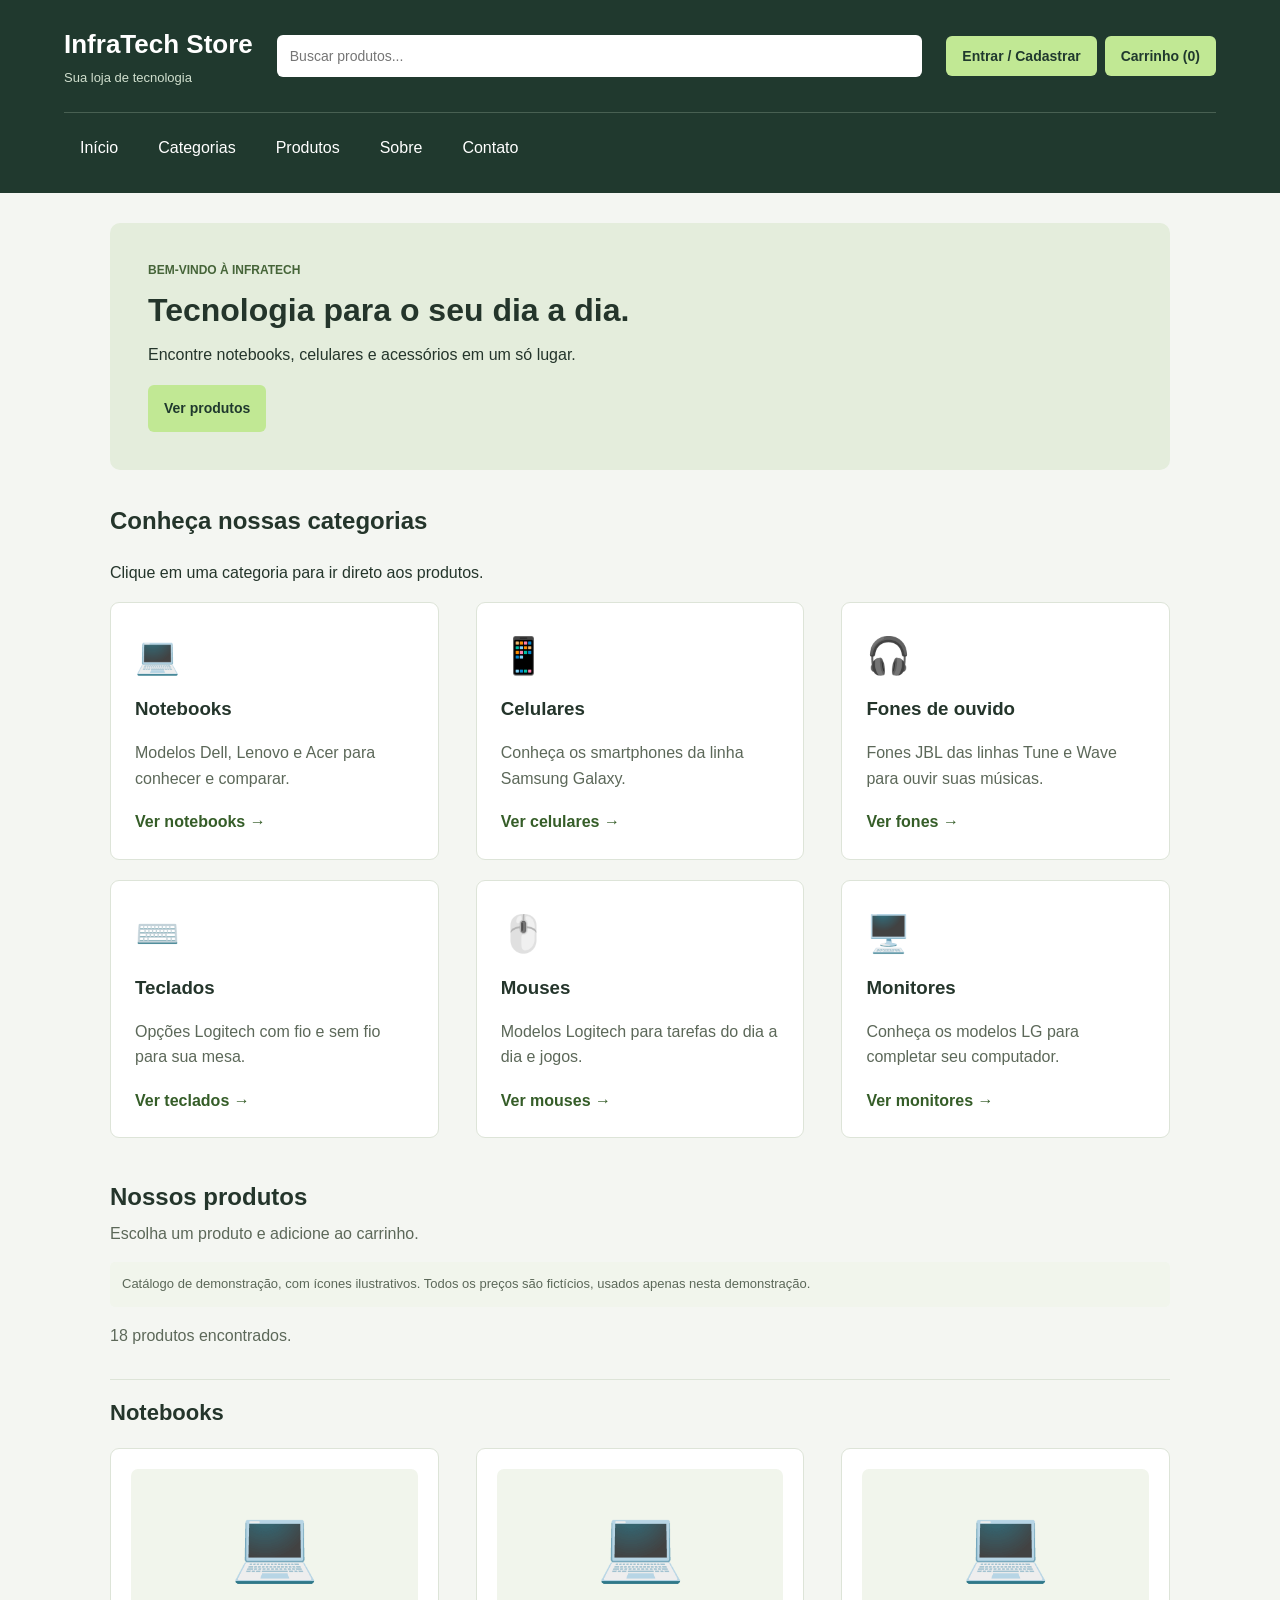
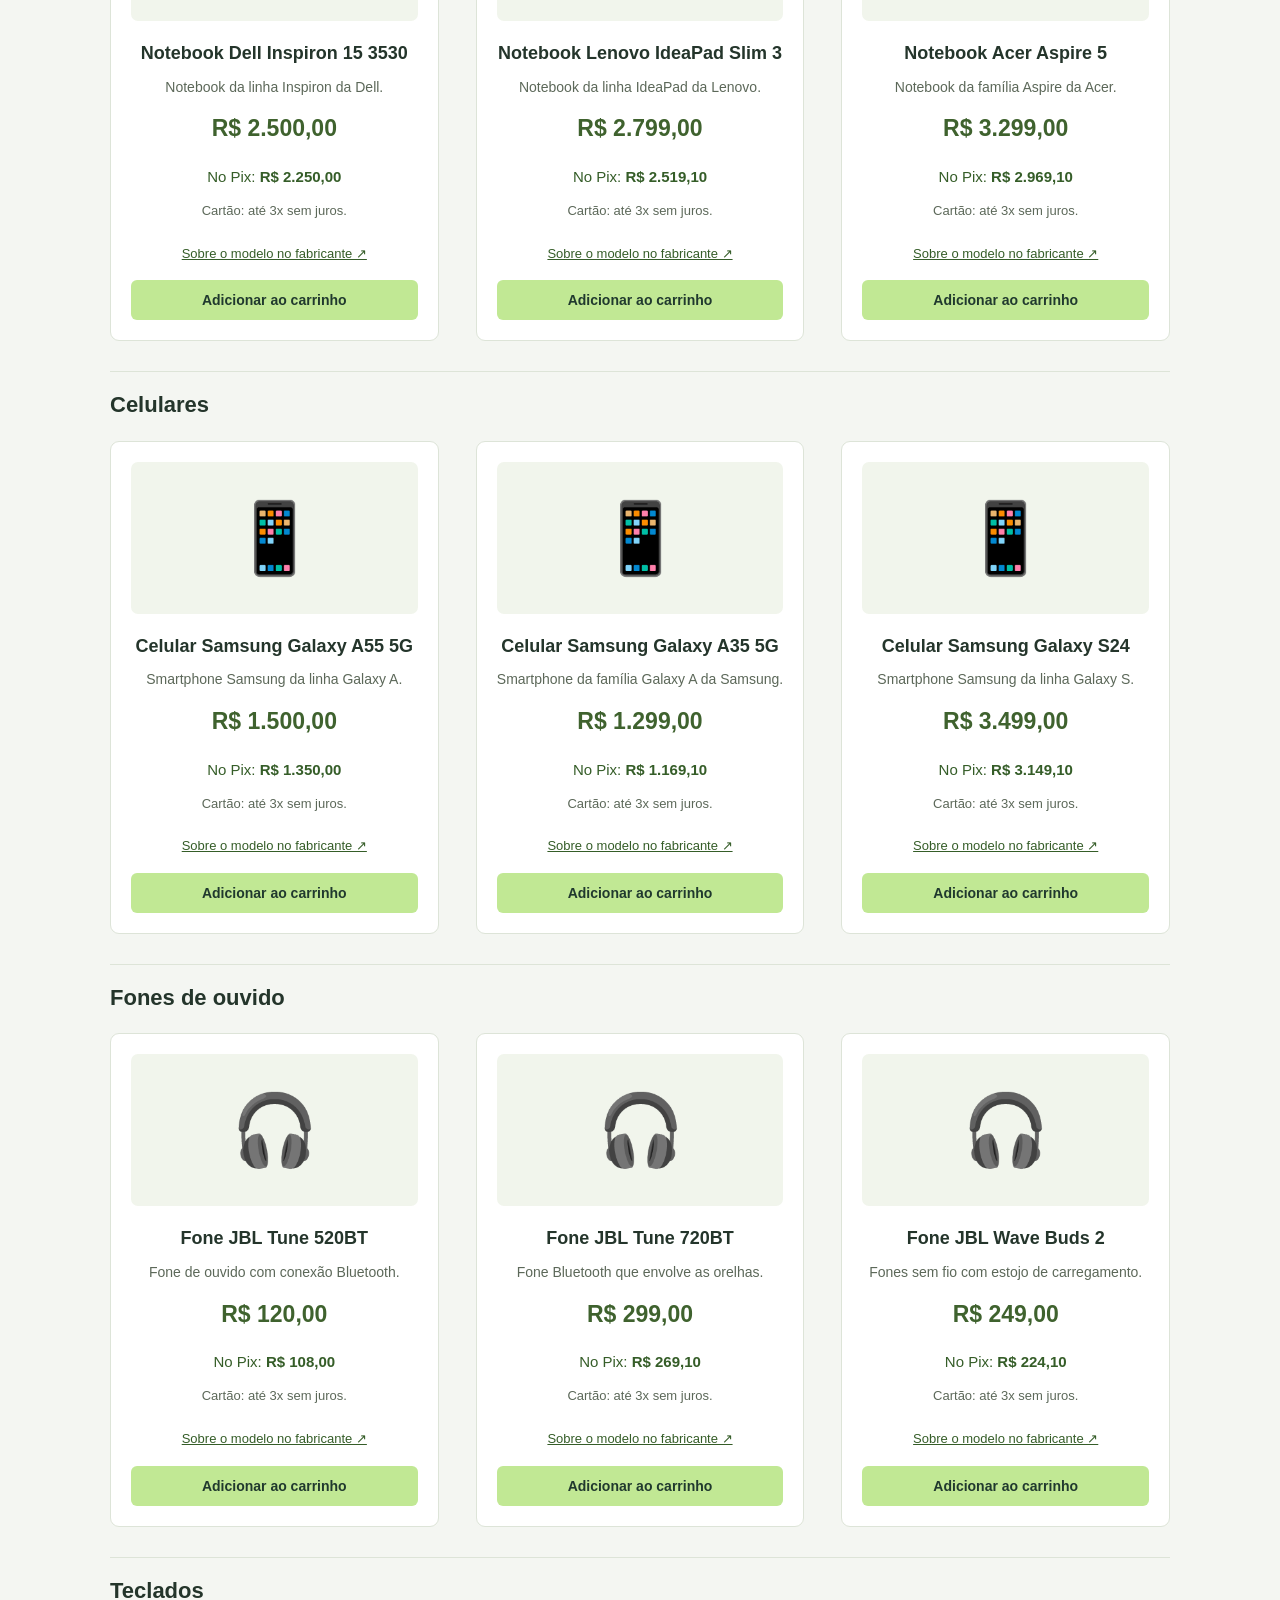
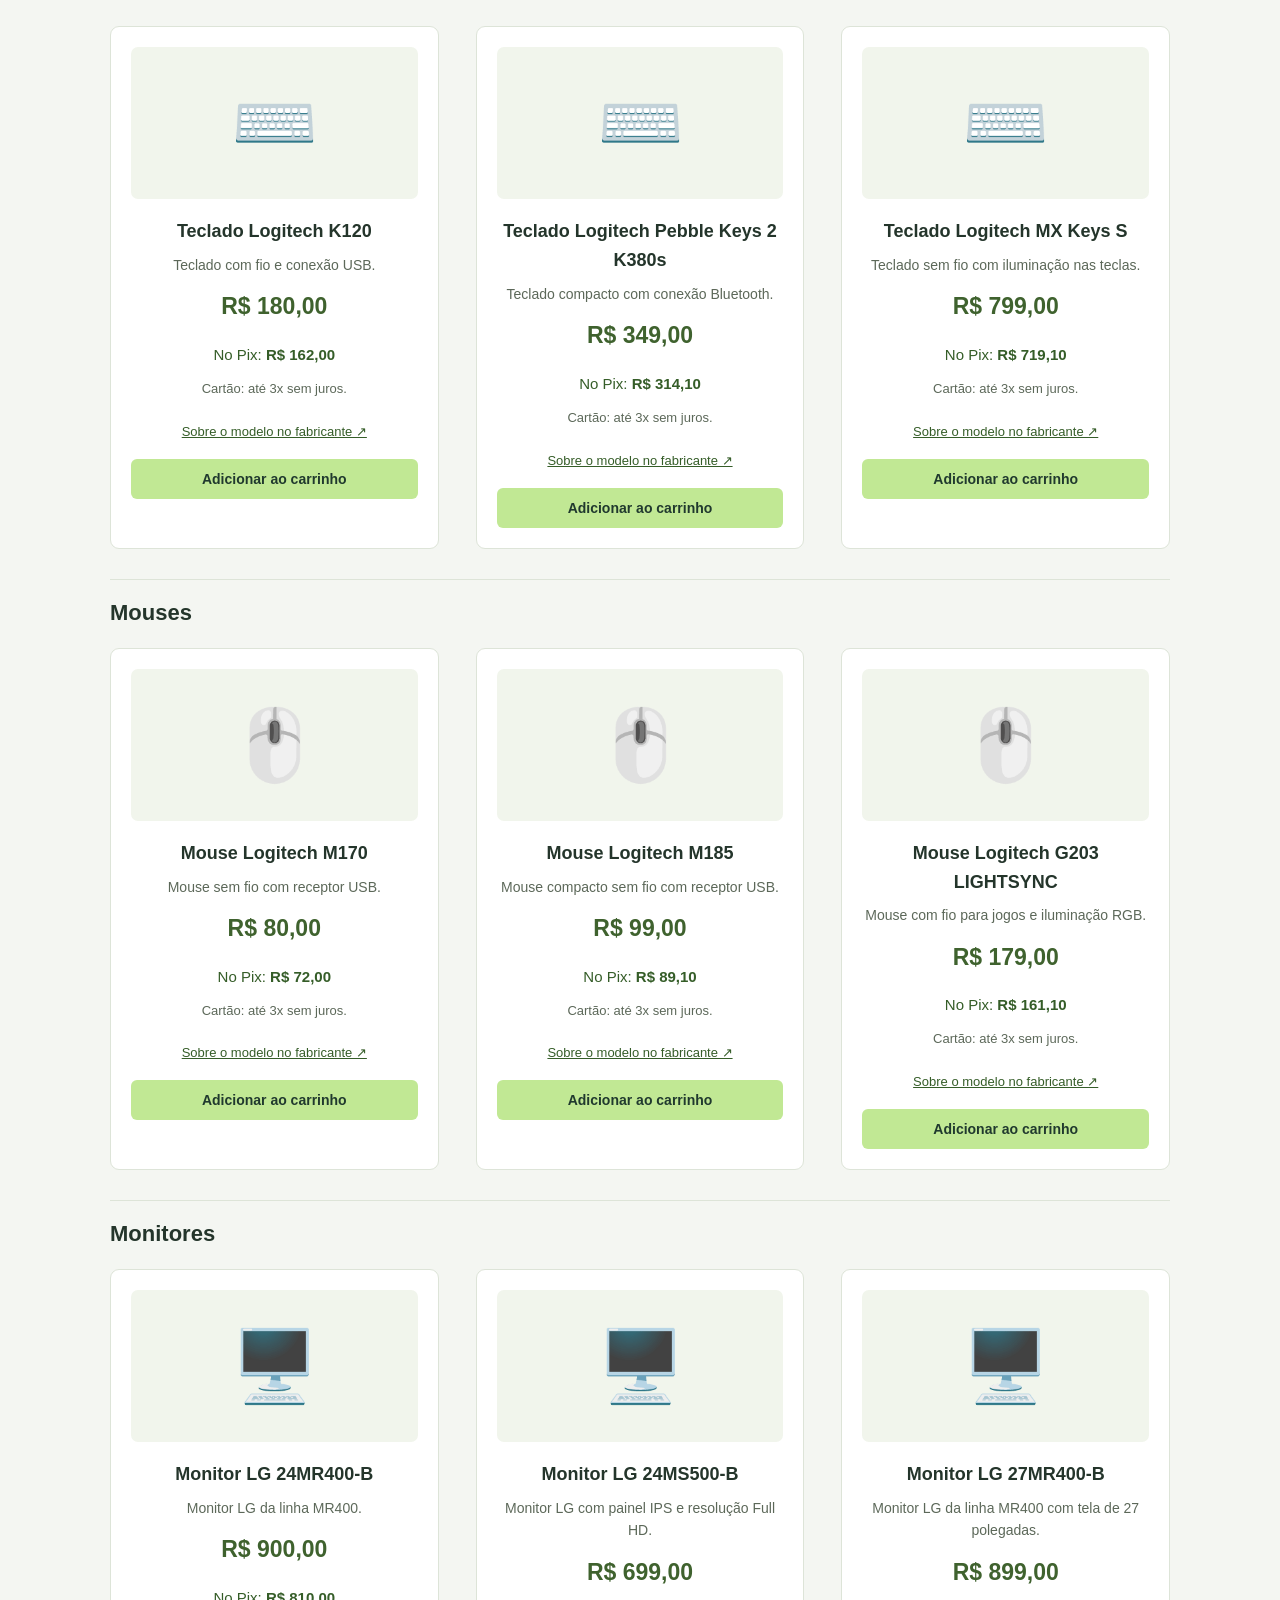
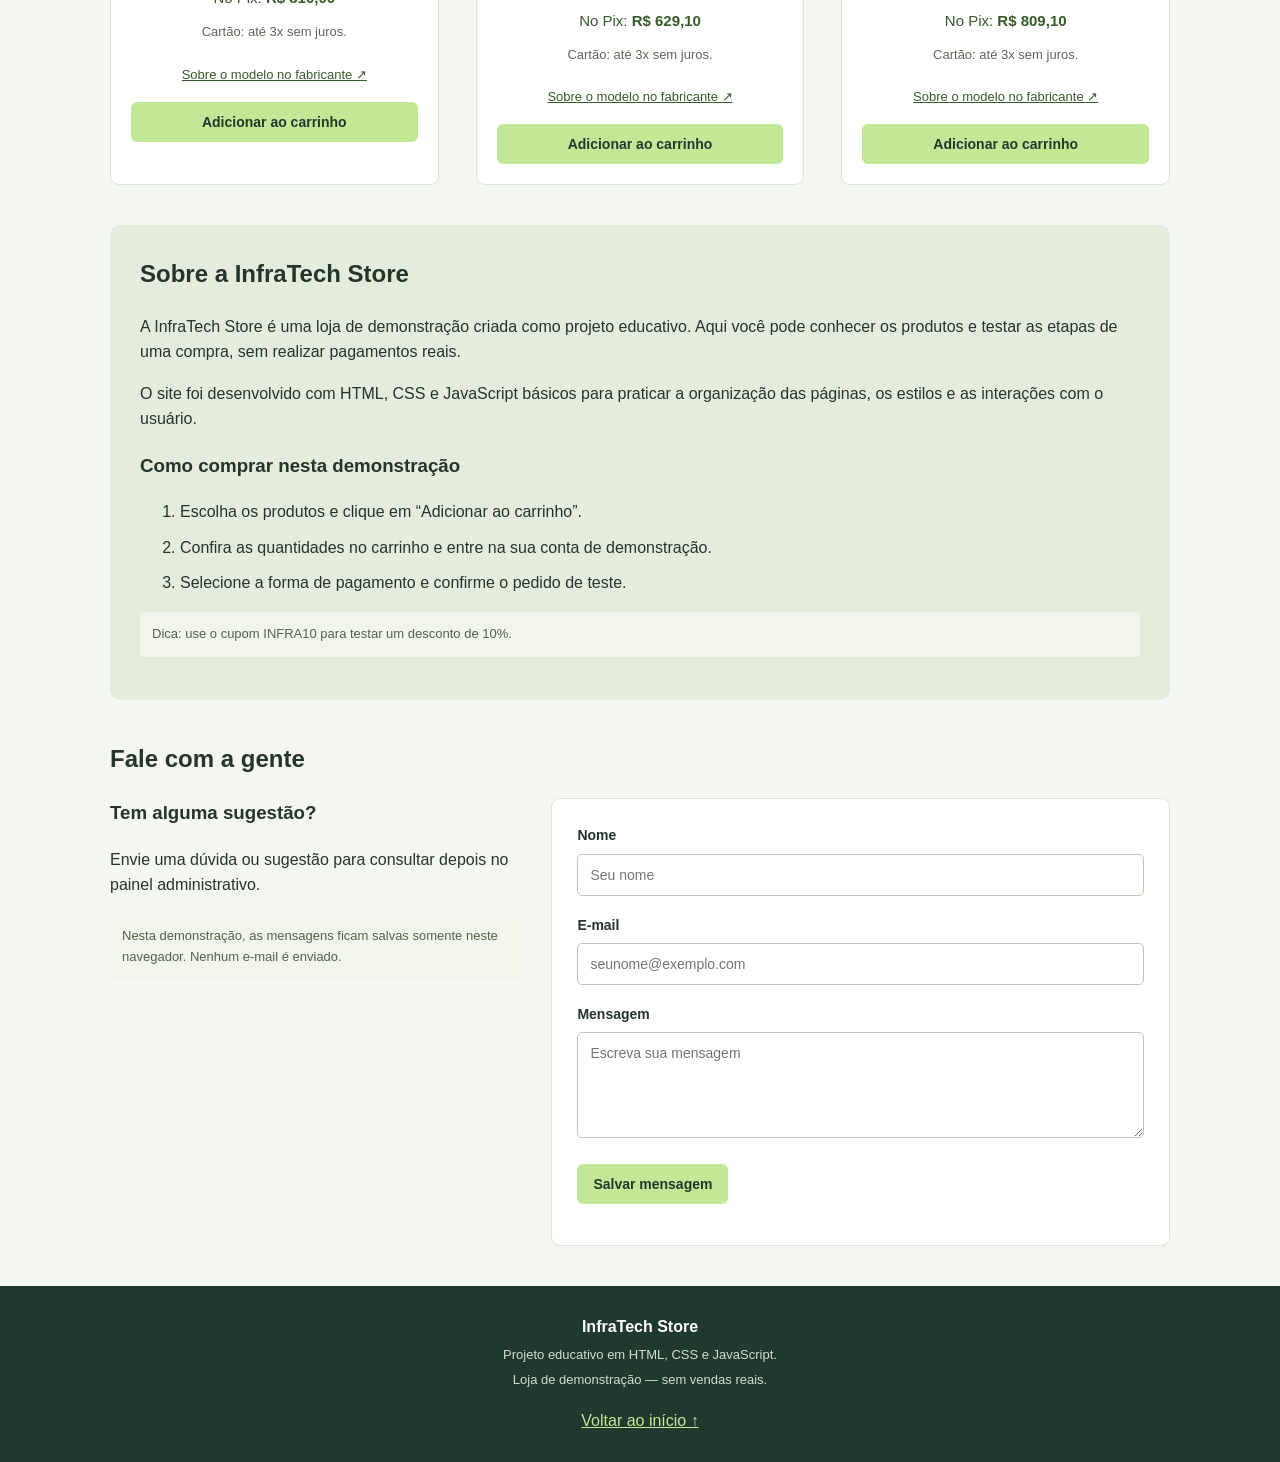
==== index.html @ da4c001c "Cria loja InfraTech com painel administrativo" ====
<!DOCTYPE html>
<html lang="pt-BR">
<head>
  <meta charset="UTF-8">
  <meta name="viewport" content="width=device-width, initial-scale=1.0">
  <title>InfraTech Store</title>
  <link rel="stylesheet" href="style.css?v=admin-integrado-2">
  <link rel="stylesheet" href="admin.css?v=admin-integrado-2">
</head>
<body>
  <!-- Os links do menu usam href com o id de cada seção. -->
  <header>
    <div class="marca">
      <h1>InfraTech Store</h1>
      <p>Sua loja de tecnologia</p>
    </div>

    <input id="pesquisa" type="search" placeholder="Buscar produtos..."
      aria-label="Buscar produtos" oninput="buscarProdutos()">

    <div class="acoes">
      <button id="linkAdmin" class="escondido" onclick="abrir('admin')">Admin</button>
      <button onclick="abrir('login')" id="botaoConta">Entrar / Cadastrar</button>
      <button onclick="abrir('carrinho')">Carrinho (<span id="quantidade">0</span>)</button>
    </div>

    <nav class="menu" aria-label="Seções da loja">
      <a href="#inicio" onclick="limparPesquisa()">Início</a>
      <a href="#categorias" onclick="limparPesquisa()">Categorias</a>
      <a href="#catalogo" onclick="abrir('loja')">Produtos</a>
      <a href="#sobre" onclick="limparPesquisa()">Sobre</a>
      <a href="#contato" onclick="abrir('loja')">Contato</a>
    </nav>
  </header>

  <main>
    <!-- Loja: apresentação e lista de produtos. -->
    <section id="loja" class="tela">
      <section id="inicio" class="boas-vindas">
        <p class="destaque">BEM-VINDO À INFRATECH</p>
        <h2>Tecnologia para o seu dia a dia.</h2>
        <p>Encontre notebooks, celulares e acessórios em um só lugar.</p>
        <a class="botao" href="#catalogo">Ver produtos</a>
      </section>

      <!-- Cada seção tem um id para receber os links do cabeçalho. -->
      <section id="categorias" class="secao">
        <h2>Conheça nossas categorias</h2>
        <p>Clique em uma categoria para ir direto aos produtos.</p>
        <div class="cartoes-info">
          <a class="cartao-info" href="#grupo-notebooks" onclick="limparPesquisa()">
            <span class="icone-categoria" aria-hidden="true">💻</span>
            <h3>Notebooks</h3>
            <p>Modelos Dell, Lenovo e Acer para conhecer e comparar.</p>
            <span class="link-categoria">Ver notebooks →</span>
          </a>
          <a class="cartao-info" href="#grupo-celulares" onclick="limparPesquisa()">
            <span class="icone-categoria" aria-hidden="true">📱</span>
            <h3>Celulares</h3>
            <p>Conheça os smartphones da linha Samsung Galaxy.</p>
            <span class="link-categoria">Ver celulares →</span>
          </a>
          <a class="cartao-info" href="#grupo-fones" onclick="limparPesquisa()">
            <span class="icone-categoria" aria-hidden="true">🎧</span>
            <h3>Fones de ouvido</h3>
            <p>Fones JBL das linhas Tune e Wave para ouvir suas músicas.</p>
            <span class="link-categoria">Ver fones →</span>
          </a>
          <a class="cartao-info" href="#grupo-teclados" onclick="limparPesquisa()">
            <span class="icone-categoria" aria-hidden="true">⌨️</span>
            <h3>Teclados</h3>
            <p>Opções Logitech com fio e sem fio para sua mesa.</p>
            <span class="link-categoria">Ver teclados →</span>
          </a>
          <a class="cartao-info" href="#grupo-mouses" onclick="limparPesquisa()">
            <span class="icone-categoria" aria-hidden="true">🖱️</span>
            <h3>Mouses</h3>
            <p>Modelos Logitech para tarefas do dia a dia e jogos.</p>
            <span class="link-categoria">Ver mouses →</span>
          </a>
          <a class="cartao-info" href="#grupo-monitores" onclick="limparPesquisa()">
            <span class="icone-categoria" aria-hidden="true">🖥️</span>
            <h3>Monitores</h3>
            <p>Conheça os modelos LG para completar seu computador.</p>
            <span class="link-categoria">Ver monitores →</span>
          </a>
        </div>
      </section>

      <section id="catalogo" class="secao">
        <div class="titulo-produtos">
          <h2>Nossos produtos</h2>
          <p>Escolha um produto e adicione ao carrinho.</p>
          <p class="aviso">Catálogo de demonstração, com ícones ilustrativos.
            Todos os preços são fictícios, usados apenas nesta demonstração.</p>
        </div>
        <p id="resultadoBusca" role="status"></p>
        <div id="produtos">
          <!-- Estes ids são os destinos dos links dos cartões de categorias. -->
          <section id="grupo-notebooks" class="grupo-produtos">
            <h3>Notebooks</h3>
            <div id="produtos-notebooks" class="produtos"></div>
          </section>
          <section id="grupo-celulares" class="grupo-produtos">
            <h3>Celulares</h3>
            <div id="produtos-celulares" class="produtos"></div>
          </section>
          <section id="grupo-fones" class="grupo-produtos">
            <h3>Fones de ouvido</h3>
            <div id="produtos-fones" class="produtos"></div>
          </section>
          <section id="grupo-teclados" class="grupo-produtos">
            <h3>Teclados</h3>
            <div id="produtos-teclados" class="produtos"></div>
          </section>
          <section id="grupo-mouses" class="grupo-produtos">
            <h3>Mouses</h3>
            <div id="produtos-mouses" class="produtos"></div>
          </section>
          <section id="grupo-monitores" class="grupo-produtos">
            <h3>Monitores</h3>
            <div id="produtos-monitores" class="produtos"></div>
          </section>
        </div>
      </section>

      <section id="sobre" class="secao sobre-loja">
        <h2>Sobre a InfraTech Store</h2>
        <p>A InfraTech Store é uma loja de demonstração criada como projeto educativo.
          Aqui você pode conhecer os produtos e testar as etapas de uma compra,
          sem realizar pagamentos reais.</p>
        <p>O site foi desenvolvido com HTML, CSS e JavaScript básicos para praticar
          a organização das páginas, os estilos e as interações com o usuário.</p>
        <h3>Como comprar nesta demonstração</h3>
        <ol>
          <li>Escolha os produtos e clique em “Adicionar ao carrinho”.</li>
          <li>Confira as quantidades no carrinho e entre na sua conta de demonstração.</li>
          <li>Selecione a forma de pagamento e confirme o pedido de teste.</li>
        </ol>
        <p class="aviso">Dica: use o cupom INFRA10 para testar um desconto de 10%.</p>
      </section>

      <section id="contato" class="secao">
        <h2>Fale com a gente</h2>
        <div class="bloco-contato">
          <div class="contato-texto">
            <h3>Tem alguma sugestão?</h3>
            <p>Envie uma dúvida ou sugestão para consultar depois no painel administrativo.</p>
            <p class="aviso">Nesta demonstração, as mensagens ficam salvas somente neste navegador.
              Nenhum e-mail é enviado.</p>
          </div>
          <form id="formContato" class="contato-formulario" onsubmit="enviarMensagem(); return false;">
            <label for="nomeContato">Nome</label>
            <input id="nomeContato" placeholder="Seu nome" autocomplete="name" maxlength="100" required>
            <label for="emailContato">E-mail</label>
            <input id="emailContato" type="email" placeholder="seunome@exemplo.com" autocomplete="email" maxlength="150" required>
            <label for="mensagemContato">Mensagem</label>
            <textarea id="mensagemContato" rows="5" placeholder="Escreva sua mensagem" maxlength="3000" required></textarea>
            <button type="submit">Salvar mensagem</button>
            <p id="retornoContato" role="status"></p>
          </form>
        </div>
      </section>
    </section>

    <!-- Formulários simples de entrada e cadastro. -->
    <section id="login" class="tela escondido formulario">
      <h2>Entrar na conta</h2>
      <p>Informe seu usuário e sua senha de demonstração.</p>
      <form onsubmit="entrar(); return false;">
        <label for="loginUsuario">Usuário</label>
        <input id="loginUsuario" placeholder="Digite seu usuário" autocomplete="username" required>
        <label for="loginSenha">Senha</label>
        <input id="loginSenha" type="password" placeholder="Digite sua senha" autocomplete="current-password" required>
        <p id="mensagemLogin" role="status"></p>
        <button type="submit">Entrar</button>
      </form>
      <p>Não tem conta? <a href="#" onclick="abrir('cadastro'); return false;">Cadastre-se</a></p>
      <button class="secundario" onclick="abrir('loja')">Voltar à loja</button>
    </section>

    <section id="cadastro" class="tela escondido formulario">
      <h2>Criar conta</h2>
      <p class="aviso">Cadastro apenas para demonstração, salvo neste navegador. Não use senhas reais.</p>
      <form onsubmit="cadastrar(); return false;">
        <label for="novoUsuario">Usuário</label>
        <input id="novoUsuario" placeholder="Escolha um usuário" autocomplete="username" required>
        <label for="novaSenha">Senha de demonstração</label>
        <input id="novaSenha" type="password" placeholder="Pelo menos 4 caracteres" autocomplete="new-password" minlength="4" required>
        <button type="submit">Cadastrar</button>
      </form>
      <p>Já tem conta? <a href="#" onclick="abrir('login'); return false;">Entrar</a></p>
      <button class="secundario" onclick="abrir('loja')">Voltar à loja</button>
    </section>

    <!-- Carrinho com os produtos escolhidos e o subtotal. -->
    <section id="carrinho" class="tela escondido">
      <h2>Meu carrinho</h2>
      <p id="avisoCarrinho" role="status"></p>
      <div id="itensCarrinho"></div>
      <div class="resumo">
        <h3 id="subtotal"></h3>
        <button class="secundario" onclick="abrir('loja')">Continuar comprando</button>
        <button onclick="irParaPagamento()">Finalizar compra</button>
      </div>
    </section>

    <!-- Pagamento de demonstração: nenhum valor será cobrado. -->
    <section id="pagamento" class="tela escondido formulario">
      <h2>Finalizar compra</h2>
      <p id="resumoCompra"></p>
      <label for="cupom">Cupom de desconto</label>
      <input id="cupom" placeholder="Exemplo: INFRA10">
      <button class="secundario" onclick="aplicarCupom()">Aplicar cupom</button>
      <p id="mensagemCupom" role="status"></p>
      <form onsubmit="finalizarCompra(); return false;">
        <label for="formaPagamento">Forma de pagamento</label>
        <select id="formaPagamento" onchange="mostrarPagamento()" required>
          <option value="">Selecione</option>
          <option value="Pix">Pix — 10% de desconto</option>
          <option value="Cartão de crédito">Cartão de crédito</option>
          <option value="Boleto">Boleto</option>
        </select>

        <div id="opcoesParcelamento" class="escondido">
          <label for="parcelas">Quantidade de parcelas</label>
          <select id="parcelas" onchange="mostrarPagamento()" required disabled>
            <option value="1">1x sem juros</option>
          </select>
          <p id="regraJuros" class="aviso"></p>
        </div>

        <div class="resumo-pagamento" aria-live="polite">
          <p id="descontoCupomPagamento"></p>
          <p id="descontoPixPagamento" class="desconto-pix"></p>
          <p id="jurosPagamento"></p>
          <p id="detalhesParcelamento"></p>
          <h3 id="totalPagamento"></h3>
        </div>

        <p class="aviso">Compra de demonstração. Nenhum pagamento será cobrado.</p>
        <button type="submit">Confirmar pedido</button>
      </form>
      <button class="secundario" onclick="abrir('carrinho')">Voltar ao carrinho</button>
    </section>

    <section id="sucesso" class="tela escondido formulario">
      <h2>Pedido realizado!</h2>
      <p id="detalhesPedido"></p>
      <p>Esta é uma compra de demonstração. Nenhum pagamento foi cobrado.</p>
      <button onclick="abrir('loja')">Voltar à loja</button>
    </section>
    <section id="admin" class="tela escondido">
      <h2>Administrar a loja</h2>
      <nav class="menu-admin" aria-label="Menu do painel">
        <a href="#resumoAdmin">Resumo</a>
        <a href="#mensagensAdmin">Mensagens</a>
        <a href="#usuariosAdmin">Usuários</a>
        <a href="#produtosAdmin">Produtos</a>
        <a href="#cuponsAdmin">Cupons</a>
        <button class="secundario" onclick="abrir('loja')">Voltar à loja</button>
      </nav>
      <p class="aviso">Painel demonstrativo. Os dados ficam salvos neste navegador.</p>

    <section id="resumoAdmin" class="secao">
      <h2>Visão geral</h2>
      <div class="indicadores">
        <div><strong id="totalProdutosAdmin">0</strong><span>Produtos ativos</span></div>
        <div><strong id="totalMensagensAdmin">0</strong><span>Mensagens não lidas</span></div>
        <div><strong id="totalUsuariosAdmin">0</strong><span>Usuários cadastrados</span></div>
        <div><strong id="totalCuponsAdmin">0</strong><span>Cupons ativos</span></div>
      </div>
    </section>

    <section id="mensagensAdmin" class="secao">
      <h2>Mensagens de contato</h2>
      <p>As novas mensagens enviadas pelo formulário da loja aparecem aqui.</p>
      <div id="listaMensagens"></div>
    </section>

    <section id="usuariosAdmin" class="secao">
      <h2>Usuários cadastrados</h2>
      <p>Consulte os nomes e as datas de cadastro. As senhas não são exibidas.</p>
      <div class="tabela-container">
        <table>
          <caption>Cadastros da loja</caption>
          <thead><tr><th scope="col">Usuário</th><th scope="col">Data de cadastro</th></tr></thead>
          <tbody id="listaUsuarios"></tbody>
        </table>
      </div>
    </section>

    <section id="produtosAdmin" class="secao">
      <h2>Gerenciar produtos</h2>
      <form id="formProduto" class="formulario admin-formulario" onsubmit="salvarProduto(); return false;">
        <h3 id="tituloFormProduto">Cadastrar produto</h3>
        <input id="produtoId" type="hidden">
        <div class="campos-admin">
          <div>
            <label for="nomeProduto">Nome</label>
            <input id="nomeProduto" maxlength="100" required placeholder="Nome do produto">
          </div>
          <div>
            <label for="categoriaProduto">Categoria</label>
            <select id="categoriaProduto" required>
              <option value="notebooks">Notebooks</option>
              <option value="celulares">Celulares</option>
              <option value="fones">Fones de ouvido</option>
              <option value="teclados">Teclados</option>
              <option value="mouses">Mouses</option>
              <option value="monitores">Monitores</option>
            </select>
          </div>
          <div>
            <label for="precoProduto">Preço padrão (R$)</label>
            <input id="precoProduto" type="number" min="0.01" max="999999.99" step="0.01" required placeholder="199.90">
          </div>
          <div>
            <label for="iconeProduto">Ícone ilustrativo</label>
            <select id="iconeProduto">
              <option value="📦">📦 Produto</option>
              <option value="💻">💻 Notebook</option>
              <option value="📱">📱 Celular</option>
              <option value="🎧">🎧 Fone</option>
              <option value="⌨️">⌨️ Teclado</option>
              <option value="🖱️">🖱️ Mouse</option>
              <option value="🖥️">🖥️ Monitor</option>
            </select>
          </div>
        </div>
        <label for="descricaoProduto">Descrição</label>
        <textarea id="descricaoProduto" rows="3" maxlength="600" required placeholder="Descreva o produto"></textarea>
        <label for="fonteProduto">Link do fabricante (opcional)</label>
        <input id="fonteProduto" type="url" pattern="https?://.*" maxlength="1500" placeholder="https://fabricante.com/produto">
        <label class="linha-checkbox" for="ativoProduto"><input id="ativoProduto" type="checkbox" checked> Produto ativo na loja</label>
        <button id="botaoSalvarProduto" type="submit">Cadastrar produto</button>
        <button id="cancelarProduto" class="secundario escondido" type="button" onclick="limparFormProduto()">Cancelar edição</button>
        <p id="mensagemProduto" class="mensagem-painel" role="status"></p>
      </form>

      <label for="filtroProdutosAdmin">Buscar na lista de produtos</label>
      <input id="filtroProdutosAdmin" class="filtro-admin" type="search" oninput="mostrarProdutosAdmin()" placeholder="Nome ou categoria">
      <div class="tabela-container">
        <table>
          <caption>Produtos cadastrados</caption>
          <thead><tr><th scope="col">Produto</th><th scope="col">Categoria</th><th scope="col">Preço</th><th scope="col">Situação</th><th scope="col">Ações</th></tr></thead>
          <tbody id="listaProdutosAdmin"></tbody>
        </table>
      </div>
    </section>

    <section id="cuponsAdmin" class="secao">
      <h2>Gerenciar cupons</h2>
      <p>Os cupons dão desconto percentual sobre o subtotal. O Pix aplica seus 10% depois do cupom.</p>
      <form id="formCupom" class="formulario admin-formulario" onsubmit="salvarCupom(); return false;">
        <h3 id="tituloFormCupom">Criar cupom</h3>
        <input id="cupomId" type="hidden">
        <div class="campos-admin">
          <div>
            <label for="codigoCupom">Código</label>
            <input id="codigoCupom" minlength="3" maxlength="30" pattern="[A-Za-z0-9_-]{3,30}" required placeholder="EXEMPLO15">
          </div>
          <div>
            <label for="percentualCupom">Desconto (%)</label>
            <input id="percentualCupom" type="number" min="0.01" max="100" step="0.01" required placeholder="15">
          </div>
        </div>
        <label class="linha-checkbox" for="ativoCupom"><input id="ativoCupom" type="checkbox" checked> Cupom ativo</label>
        <button id="botaoSalvarCupom" type="submit">Criar cupom</button>
        <button id="cancelarCupom" class="secundario escondido" type="button" onclick="limparFormCupom()">Cancelar edição</button>
        <p id="mensagemCupomAdmin" class="mensagem-painel" role="status"></p>
      </form>
      <div class="tabela-container">
        <table>
          <caption>Cupons cadastrados</caption>
          <thead><tr><th scope="col">Código</th><th scope="col">Desconto</th><th scope="col">Situação</th><th scope="col">Ações</th></tr></thead>
          <tbody id="listaCuponsAdmin"></tbody>
        </table>
      </div>
    </section>
    </section>
  </main>

  <footer>
    <strong>InfraTech Store</strong>
    <p>Projeto educativo em HTML, CSS e JavaScript.</p>
    <p>Loja de demonstração — sem vendas reais.</p>
    <a href="#inicio" onclick="limparPesquisa()">Voltar ao início ↑</a>
  </footer>
  <script src="dados.js?v=admin-integrado-2"></script>
  <script src="script.js?v=admin-integrado-2"></script>
</body>
</html>
---- style.css ----
/* Configurações gerais da página. */
* {
  box-sizing: border-box;
}

html {
  scroll-behavior: smooth;
}

body {
  margin: 0;
  font-family: Arial, sans-serif;
  background: #f4f6f2;
  color: #24352b;
  line-height: 1.6;
}

/* Cabeçalho e menu. */
header {
  position: fixed;
  top: 0;
  left: 0;
  width: 100%;
  z-index: 1000;
  background: #20392e;
  color: white;
  padding: 24px 5%;
  display: flex;
  align-items: center;
  justify-content: space-between;
  gap: 24px;
  flex-wrap: wrap;
}

.marca h1 {
  margin: 0;
  font-size: 26px;
}

.marca p {
  margin: 2px 0 0;
  font-size: 13px;
  color: #d0dfce;
}

header input {
  flex: 1;
  min-width: 180px;
  padding: 13px;
  border: 0;
  border-radius: 6px;
  font-size: 14px;
}

.acoes, .menu {
  display: flex;
  gap: 8px;
  flex-wrap: wrap;
}

.menu {
  width: 100%;
  padding-top: 14px;
  border-top: 1px solid #486052;
}

.menu a {
  color: white;
  padding: 8px 16px;
  border-radius: 5px;
  text-decoration: none;
}

.menu a:hover, .menu a:focus-visible {
  background: #385543;
}

button, .botao {
  display: inline-block;
  background: #c1e894;
  color: #20392e;
  padding: 12px 16px;
  border: 0;
  border-radius: 6px;
  cursor: pointer;
  font-family: Arial, sans-serif;
  font-size: 14px;
  font-weight: bold;
  text-decoration: none;
}

button:hover, .botao:hover {
  background: #acd77a;
}

.secundario {
  background: #e8ede4;
}

.secundario:hover {
  background: #d7e0d1;
}

/* Apresentação da loja. */
main {
  max-width: 1100px;
  min-height: 65vh;
  margin: 30px auto;
  padding: 0 20px;
}

.boas-vindas {
  background: #e4eddc;
  padding: 38px;
  border-radius: 10px;
  margin-bottom: 32px;
}

.boas-vindas h2 {
  font-size: 32px;
  line-height: 1.3;
  margin: 10px 0;
}

.boas-vindas p {
  margin: 0 0 18px;
}

.boas-vindas .destaque {
  font-size: 12px;
  font-weight: bold;
  color: #456438;
  margin-bottom: 8px;
}

.titulo-produtos h2 {
  margin-bottom: 4px;
}

.titulo-produtos p {
  margin-top: 0;
  color: #5c6859;
}

/* Seções de categorias, sobre a loja e contato. */
.secao {
  margin-bottom: 40px;
}

.secao h2 {
  margin-top: 0;
}

.cartoes-info {
  display: flex;
  justify-content: space-between;
  flex-wrap: wrap;
  gap: 20px;
}

.cartao-info {
  width: 31%;
  background: white;
  padding: 24px;
  border: 1px solid #dde4d8;
  border-radius: 9px;
  color: #24352b;
  text-decoration: none;
}

.cartao-info:hover, .cartao-info:focus-visible {
  background: #eaf2e2;
  border-color: #789465;
}

.link-categoria {
  display: block;
  margin-top: 18px;
  font-weight: bold;
  color: #355d28;
}

.icone-categoria {
  font-size: 36px;
}

.cartao-info h3 {
  margin: 10px 0;
}

.cartao-info p {
  margin-bottom: 0;
  color: #5c6859;
}

.sobre-loja {
  background: #e4eddc;
  padding: 30px;
  border-radius: 10px;
}

.sobre-loja li {
  margin-bottom: 10px;
}

.bloco-contato {
  display: flex;
  gap: 30px;
}

.contato-texto {
  width: 40%;
}

.contato-formulario {
  width: 60%;
  background: white;
  padding: 25px;
  border: 1px solid #dde4d8;
  border-radius: 9px;
}

.contato-texto h3 {
  margin-top: 0;
}

.contato-formulario textarea {
  resize: vertical;
}

#retornoContato {
  color: #355d28;
}

/* Cartões dos produtos. */
.grupo-produtos {
  margin-top: 30px;
  padding-top: 15px;
  border-top: 1px solid #dde4d8;
}

.grupo-produtos > h3 {
  font-size: 22px;
  margin: 0 0 18px;
}

#resultadoBusca {
  color: #5c6859;
}

.produtos {
  display: flex;
  justify-content: space-between;
  flex-wrap: wrap;
  gap: 20px;
}

.produto {
  width: 31%;
  background: white;
  border: 1px solid #dde4d8;
  border-radius: 9px;
  padding: 20px;
  text-align: center;
}

.produto h4 {
  font-size: 18px;
  margin-top: 18px;
  margin-bottom: 8px;
}

.descricao-produto {
  color: #5c6859;
  font-size: 14px;
  margin: 0 0 12px;
}

.fonte-produto {
  display: inline-block;
  font-size: 13px;
  margin-bottom: 16px;
}

.foto {
  font-size: 70px;
  background: #f1f5ec;
  padding: 20px;
  border-radius: 7px;
}

.preco {
  color: #3f622e;
  font-weight: bold;
  font-size: 23px;
  margin: 10px 0 18px;
}

.preco-pix {
  color: #355d28;
  font-size: 15px;
  margin: 8px 0 12px;
}

.condicoes-cartao {
  color: #5c6859;
  font-size: 13px;
  margin: 0 0 18px;
}

.produto button {
  width: 100%;
}

/* Formulários e telas da compra. */
.escondido {
  display: none;
}

.formulario, .resumo {
  background: white;
  border: 1px solid #dde4d8;
  border-radius: 9px;
  padding: 25px;
}

.formulario {
  max-width: 450px;
  margin: 25px auto;
}

.formulario h2 {
  margin-top: 0;
}

.formulario label, .contato-formulario label {
  display: block;
  font-weight: bold;
  font-size: 14px;
}

.formulario input, .formulario select,
.contato-formulario input, .contato-formulario textarea {
  width: 100%;
  padding: 12px;
  margin: 7px 0 18px;
  border: 1px solid #bcc7b6;
  border-radius: 5px;
  font-family: Arial, sans-serif;
  font-size: 14px;
}

.formulario button, .resumo button {
  margin: 5px 5px 5px 0;
}

.aviso {
  background: #f1f5ec;
  color: #526347;
  padding: 12px;
  border-radius: 5px;
  font-size: 13px;
}

.item {
  display: flex;
  align-items: center;
  justify-content: space-between;
  gap: 12px;
  margin: 12px 0;
  padding: 20px;
  background: white;
  border: 1px solid #dde4d8;
  border-radius: 8px;
  flex-wrap: wrap;
}

.item button {
  margin: 3px;
  min-width: 42px;
}

.resumo {
  margin-top: 20px;
}

.resumo h3 {
  margin-top: 0;
}

.resumo-pagamento {
  border-top: 1px solid #dde4d8;
  padding-top: 12px;
}

.resumo-pagamento p {
  font-size: 14px;
  margin: 8px 0;
}

.desconto-pix {
  color: #355d28;
  font-weight: bold;
}

#detalhesPedido {
  white-space: pre-line;
}

a {
  color: #355d28;
}

footer {
  text-align: center;
  background: #20392e;
  color: white;
  padding: 28px 20px;
  margin-top: 40px;
}

footer p {
  margin: 5px 0;
  color: #d0dfce;
  font-size: 13px;
}

footer a {
  display: inline-block;
  color: #c1e894;
  margin-top: 12px;
}

/* Ajustes simples para tablet e celular. */
@media (max-width: 900px) {
  .produto, .cartao-info {
    width: 48%;
  }
}

@media (max-width: 600px) {
  header {
    flex-direction: column;
    align-items: stretch;
    gap: 18px;
  }

  .marca {
    text-align: center;
  }

  .acoes, .menu {
    justify-content: center;
  }

  .acoes button, .menu a {
    font-size: 12px;
    padding: 10px;
  }

  .boas-vindas {
    padding: 24px;
  }

  .boas-vindas h2 {
    font-size: 26px;
  }

  .produto, .cartao-info {
    width: 100%;
  }

  .sobre-loja {
    padding: 24px;
  }

  .bloco-contato {
    flex-direction: column;
    gap: 18px;
  }

  .contato-texto, .contato-formulario {
    width: 100%;
  }
}

@media (prefers-reduced-motion: reduce) {
  html {
    scroll-behavior: auto;
  }
}
---- admin.css ----
/* Estilos simples do painel, usando as mesmas cores da loja. */
.menu-admin {
  display: flex;
  align-items: center;
  flex-wrap: wrap;
  gap: 12px;
  padding: 16px;
  margin-bottom: 24px;
  border: 1px solid #dde4d8;
  border-radius: 8px;
  background: white;
}

.menu-admin a {
  padding: 6px;
}

.indicadores {
  display: flex;
  gap: 16px;
  flex-wrap: wrap;
}

.indicadores > div {
  flex: 1;
  min-width: 160px;
  padding: 22px;
  border: 1px solid #dde4d8;
  border-radius: 8px;
  background: white;
}

.indicadores strong, .indicadores span {
  display: block;
}

.indicadores strong {
  font-size: 30px;
  color: #3f622e;
}

.indicadores span {
  font-size: 14px;
}

.admin-formulario {
  max-width: none;
  margin: 20px 0;
}

.admin-formulario h3 {
  margin-top: 0;
}

.campos-admin {
  display: flex;
  gap: 20px;
  flex-wrap: wrap;
}

.campos-admin > div {
  flex: 1;
  min-width: 200px;
}

.admin-formulario textarea {
  width: 100%;
  border: 1px solid #bcc7b6;
  border-radius: 5px;
  font-family: Arial, sans-serif;
  font-size: 14px;
  padding: 12px;
  margin: 7px 0 18px;
  resize: vertical;
}

.admin-formulario .linha-checkbox {
  display: flex;
  align-items: center;
  gap: 9px;
  margin-bottom: 18px;
}

.admin-formulario .linha-checkbox input {
  width: auto;
  margin: 0;
}

.filtro-admin {
  display: block;
  width: 100%;
  padding: 12px;
  margin: 8px 0 18px;
  border: 1px solid #bcc7b6;
  border-radius: 5px;
  font: inherit;
}

.tabela-container {
  overflow-x: auto;
  border: 1px solid #dde4d8;
  border-radius: 8px;
  background: white;
}

table {
  width: 100%;
  border-collapse: collapse;
  font-size: 14px;
}

caption {
  text-align: left;
  font-weight: bold;
  padding: 16px;
}

th, td {
  padding: 14px;
  text-align: left;
  border-top: 1px solid #dde4d8;
  overflow-wrap: break-word;
}

th {
  background: #e4eddc;
}

td button {
  padding: 8px 12px;
  margin: 3px;
  font-size: 12px;
}

.situacao {
  display: inline-block;
  border-radius: 5px;
  padding: 4px 8px;
  background: #e4eddc;
  font-size: 12px;
  white-space: nowrap;
}

.situacao.inativo {
  background: #f0e7de;
  color: #784b2b;
}

.mensagem-admin {
  padding: 22px;
  margin-bottom: 15px;
  border: 1px solid #dde4d8;
  border-left: 4px solid #91b768;
  border-radius: 8px;
  background: white;
  overflow-wrap: break-word;
}

.mensagem-admin.lida {
  border-left-color: #bcc7b6;
}

.mensagem-admin h3 {
  margin: 0 0 6px;
}

.mensagem-texto {
  white-space: pre-wrap;
}

.mensagem-painel {
  color: #355d28;
  font-weight: bold;
  overflow-wrap: break-word;
}

@media (max-width: 600px) {
  .admin-formulario {
    padding: 20px;
  }

  .campos-admin {
    display: block;
  }

  .campos-admin > div {
    min-width: 0;
  }

  .indicadores > div {
    min-width: 130px;
  }
}
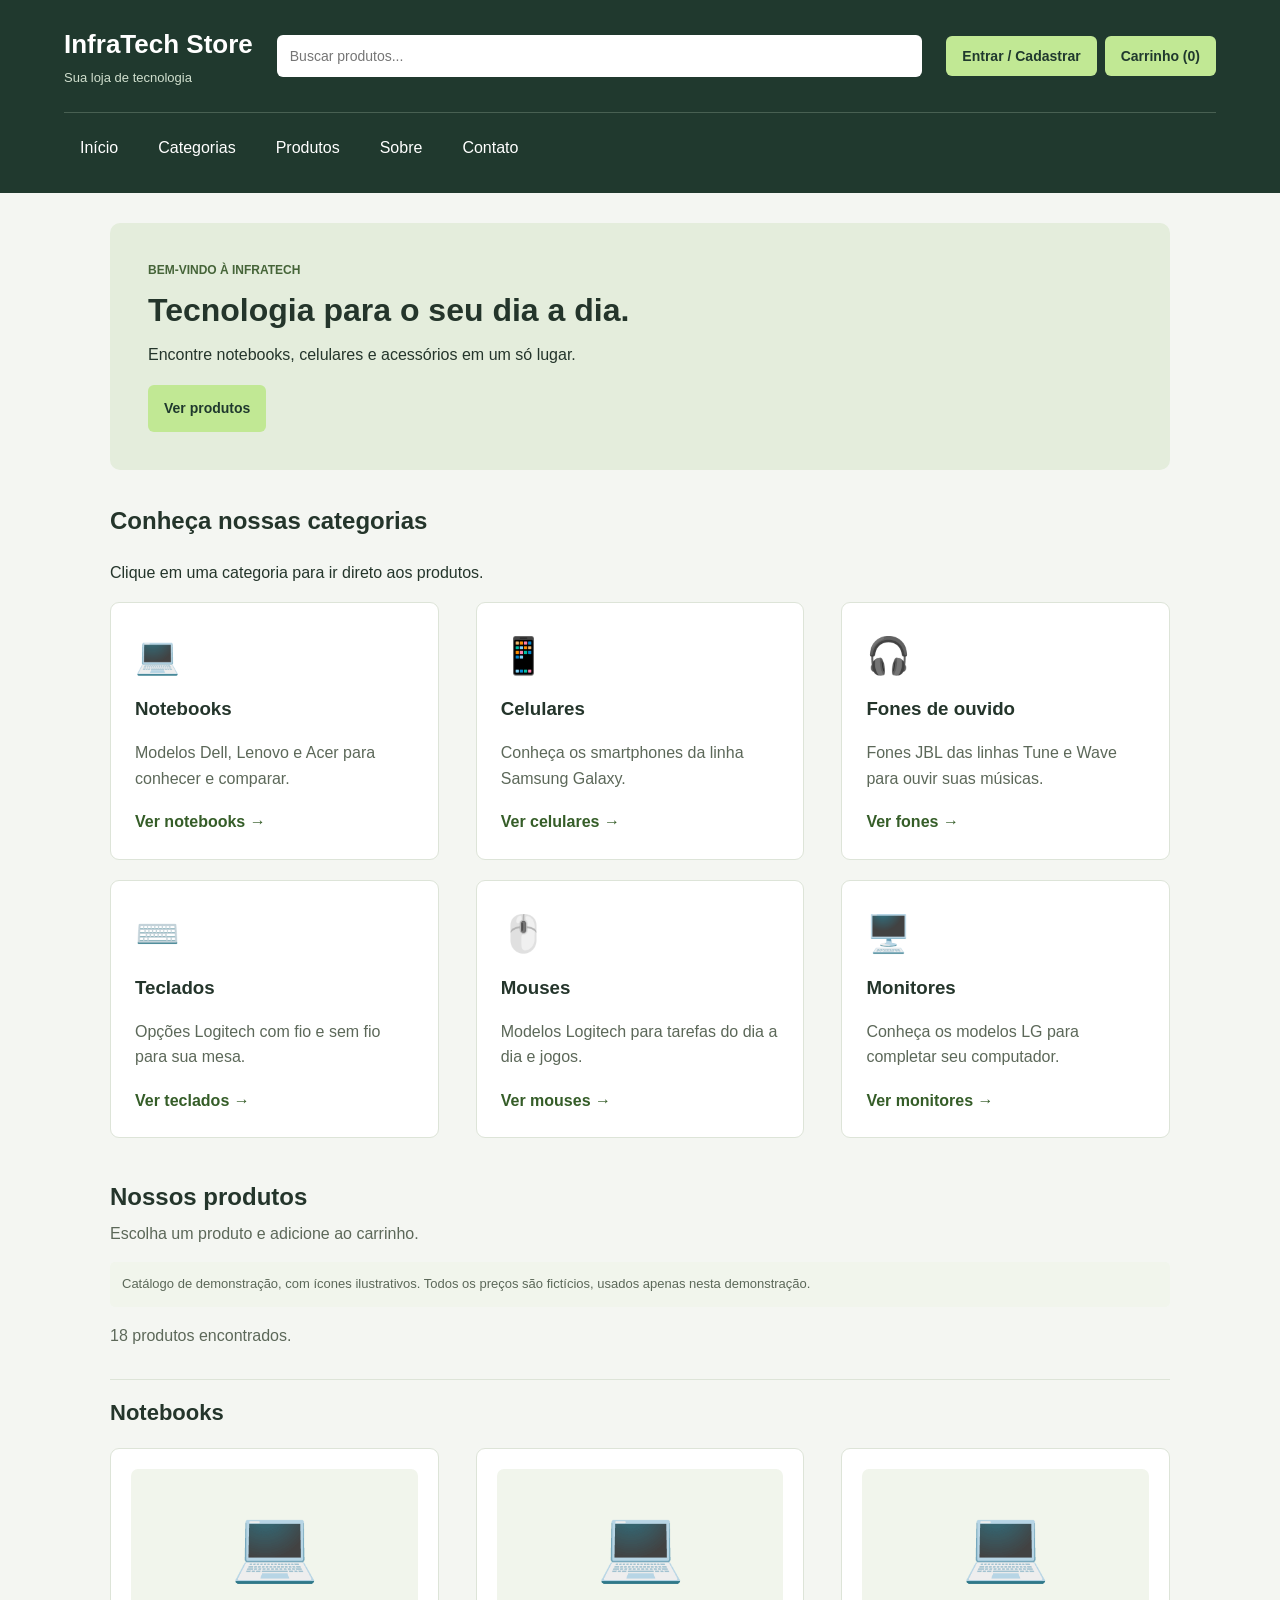
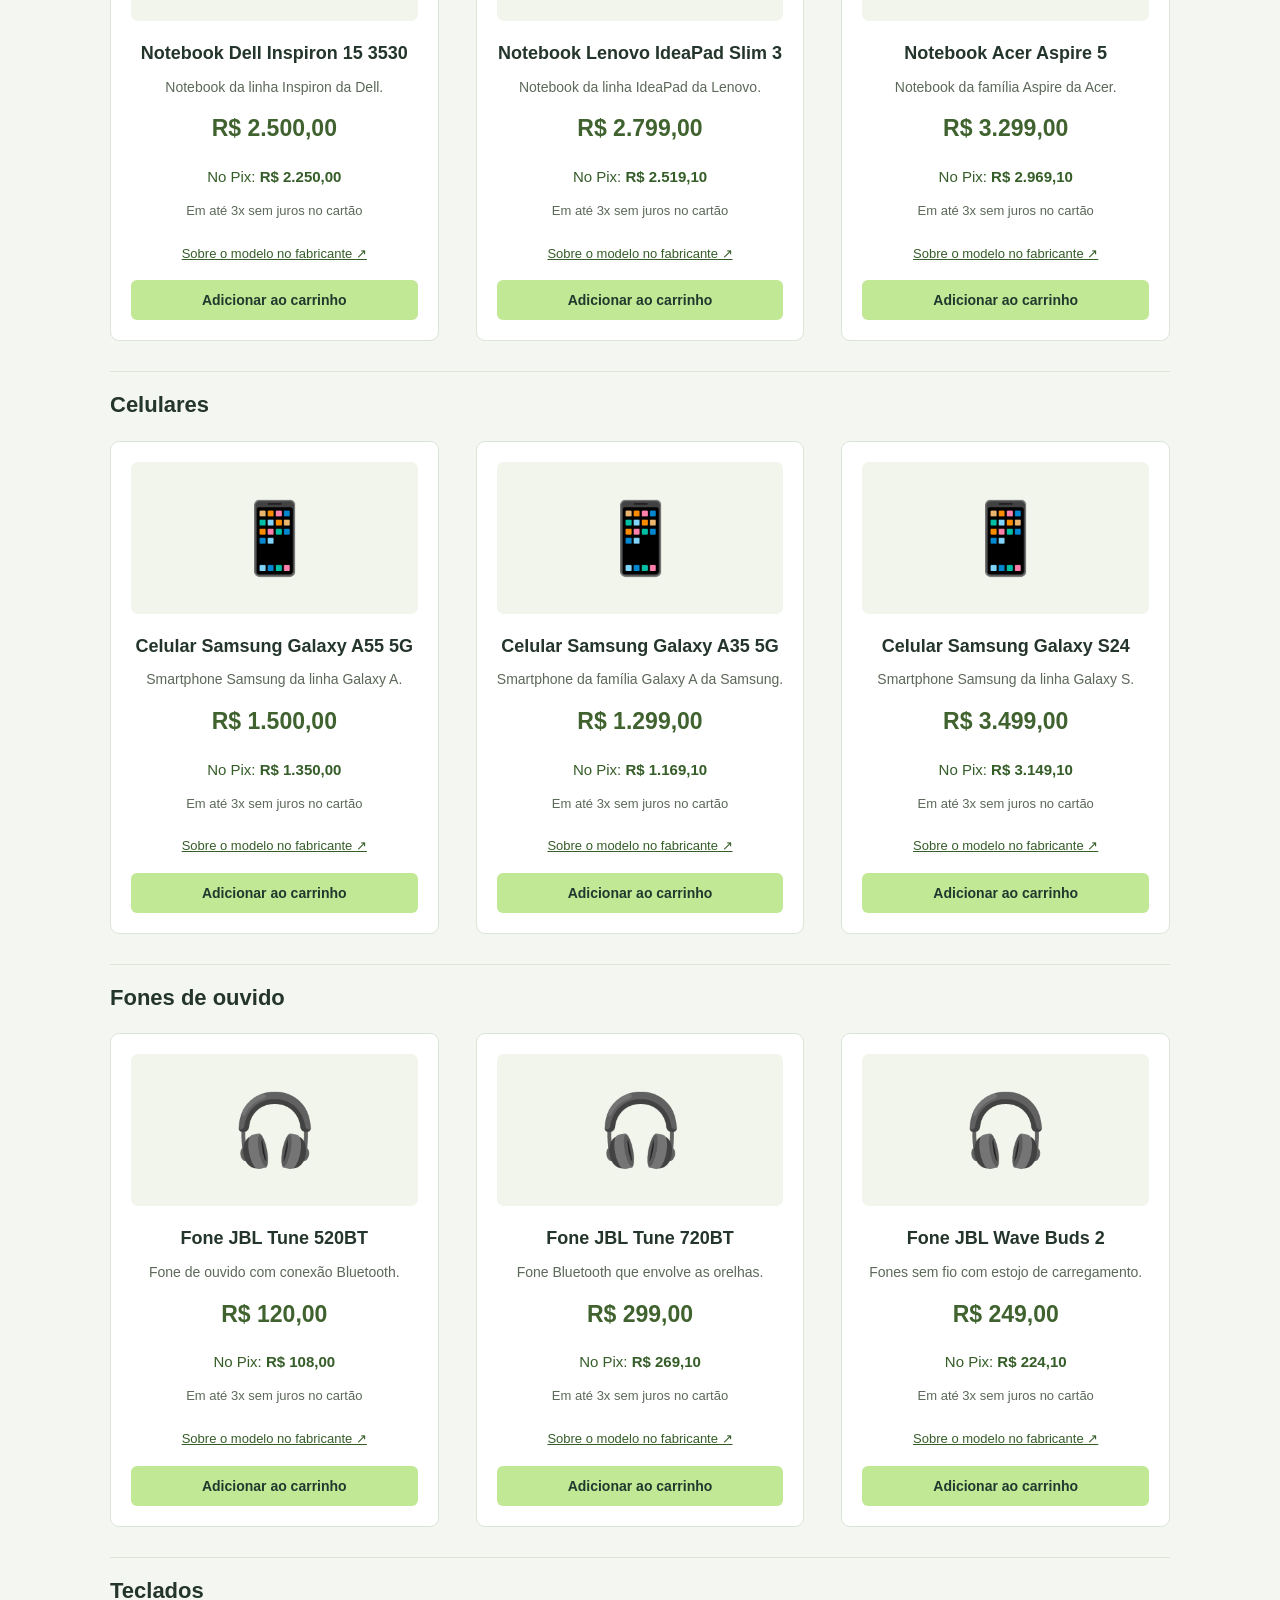
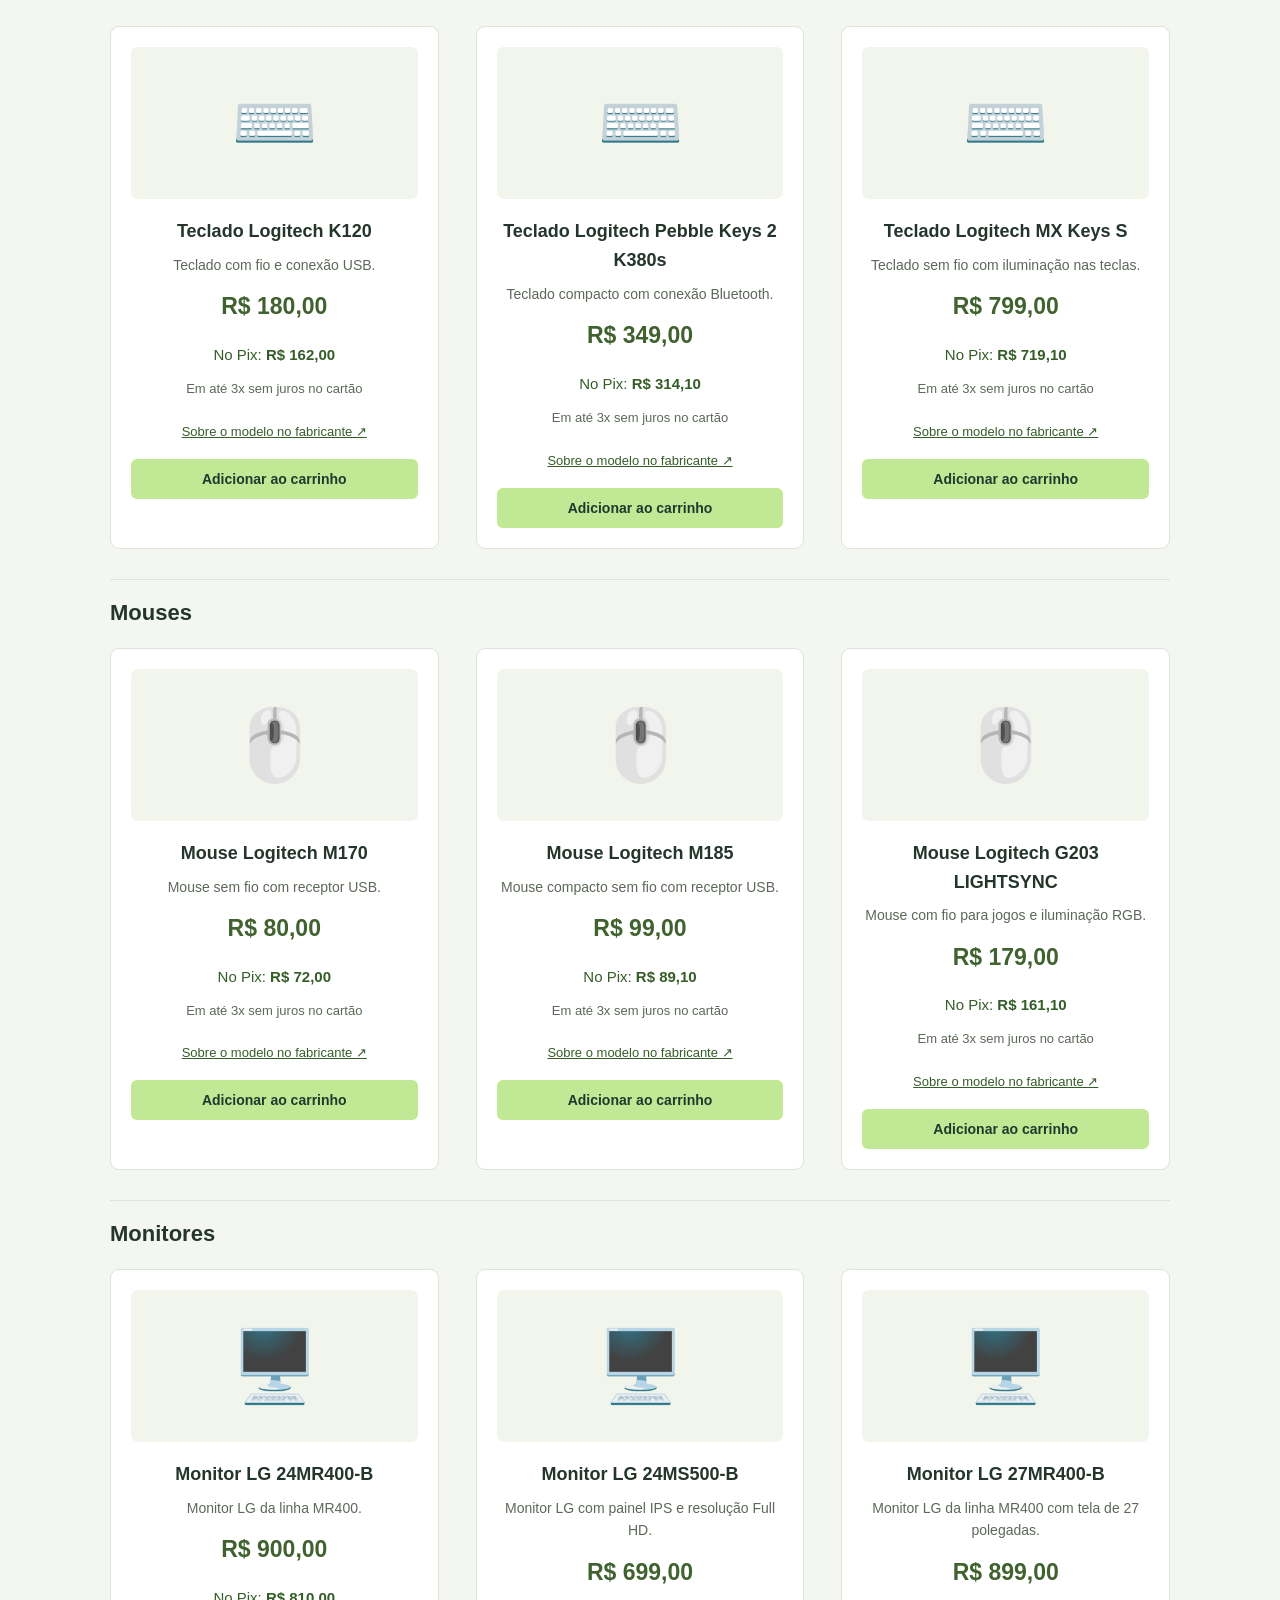
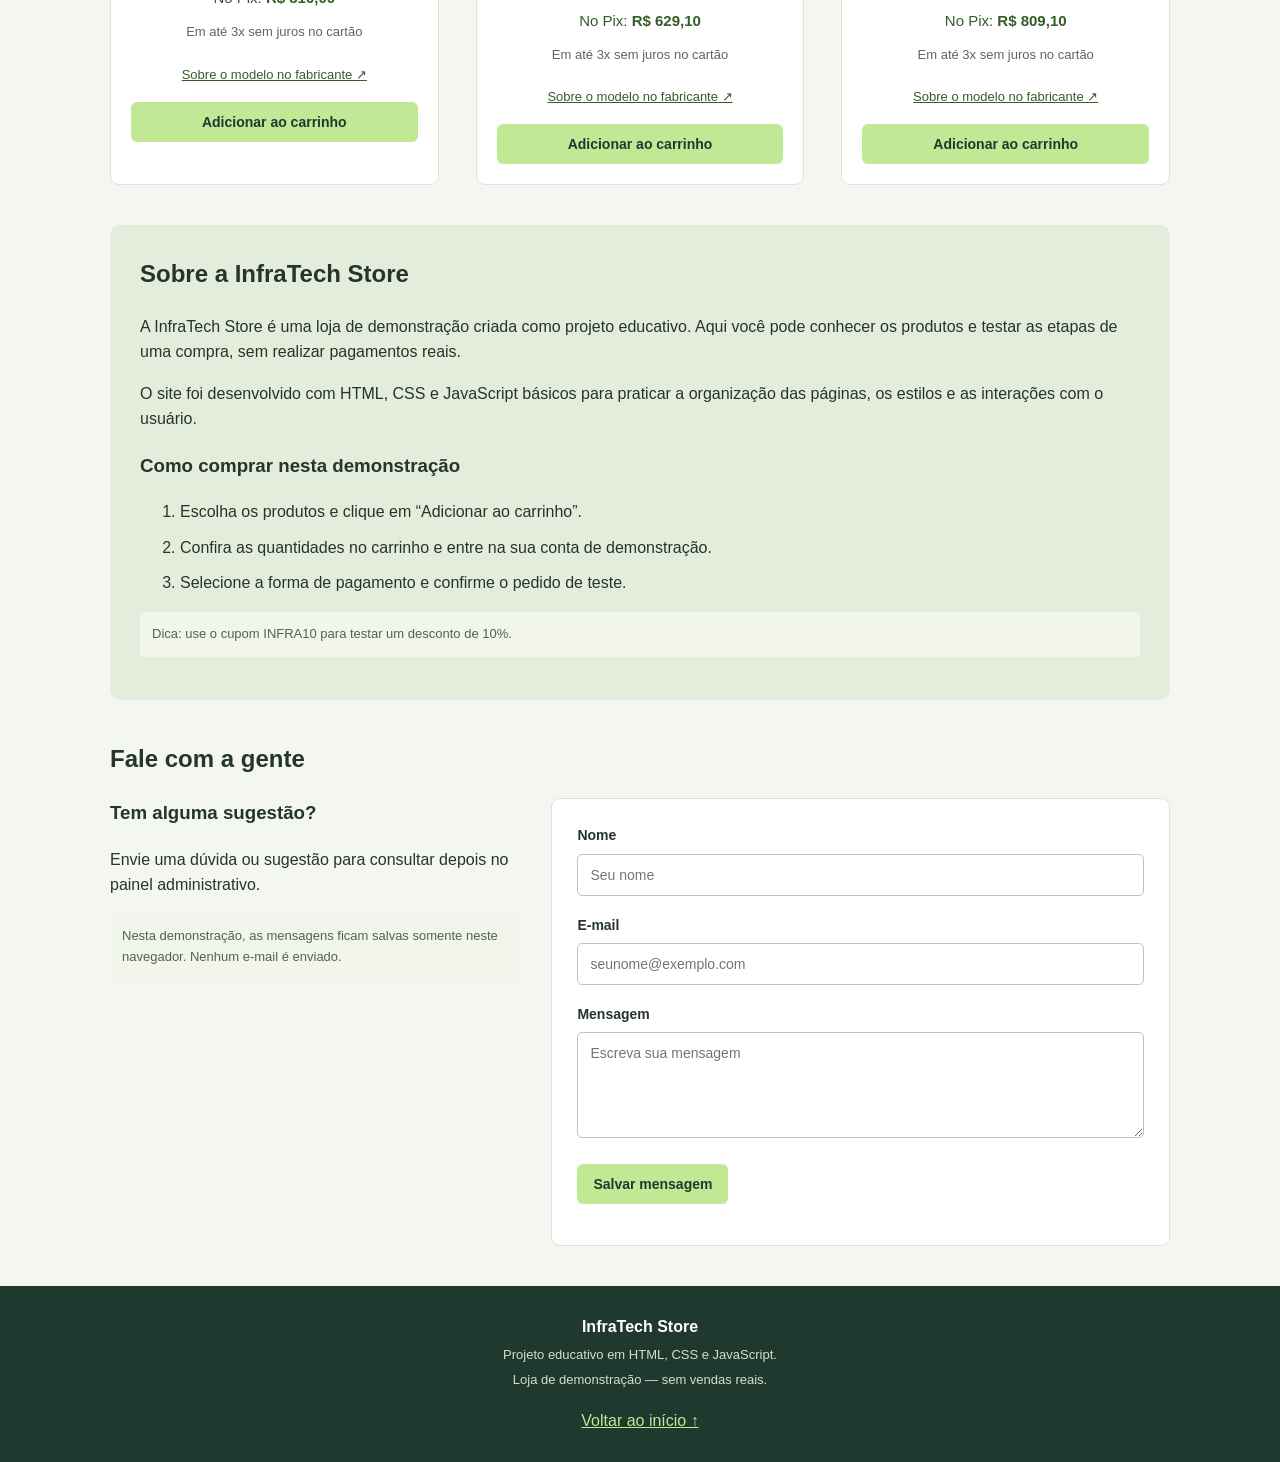
==== commit cd2d3099: "Inclui campo de email obrigatório no cadastro e exibe email no painel" ====
--- a/index.html
+++ b/index.html
@@ -4,8 +4,8 @@
   <meta charset="UTF-8">
   <meta name="viewport" content="width=device-width, initial-scale=1.0">
   <title>InfraTech Store</title>
-  <link rel="stylesheet" href="style.css?v=admin-integrado-2">
-  <link rel="stylesheet" href="admin.css?v=admin-integrado-2">
+  <link rel="stylesheet" href="style.css?v=cadastro-email-1">
+  <link rel="stylesheet" href="admin.css?v=cadastro-email-1">
 </head>
 <body>
   <!-- Os links do menu usam href com o id de cada seção. -->
@@ -166,10 +166,10 @@
     <!-- Formulários simples de entrada e cadastro. -->
     <section id="login" class="tela escondido formulario">
       <h2>Entrar na conta</h2>
-      <p>Informe seu usuário e sua senha de demonstração.</p>
+      <p>Informe seu e-mail e sua senha de demonstração. Contas antigas também podem usar o nome de usuário.</p>
       <form onsubmit="entrar(); return false;">
-        <label for="loginUsuario">Usuário</label>
-        <input id="loginUsuario" placeholder="Digite seu usuário" autocomplete="username" required>
+        <label for="loginUsuario">E-mail ou usuário</label>
+        <input id="loginUsuario" placeholder="Digite seu e-mail ou usuário" autocomplete="username" required>
         <label for="loginSenha">Senha</label>
         <input id="loginSenha" type="password" placeholder="Digite sua senha" autocomplete="current-password" required>
         <p id="mensagemLogin" role="status"></p>
@@ -185,6 +185,8 @@
       <form onsubmit="cadastrar(); return false;">
         <label for="novoUsuario">Usuário</label>
         <input id="novoUsuario" placeholder="Escolha um usuário" autocomplete="username" required>
+        <label for="novoEmail">E-mail</label>
+        <input id="novoEmail" type="email" placeholder="seunome@exemplo.com" autocomplete="email" maxlength="150" required>
         <label for="novaSenha">Senha de demonstração</label>
         <input id="novaSenha" type="password" placeholder="Pelo menos 4 caracteres" autocomplete="new-password" minlength="4" required>
         <button type="submit">Cadastrar</button>
@@ -280,11 +282,11 @@
 
     <section id="usuariosAdmin" class="secao">
       <h2>Usuários cadastrados</h2>
-      <p>Consulte os nomes e as datas de cadastro. As senhas não são exibidas.</p>
+      <p>Consulte os nomes, e-mails e as datas de cadastro. As senhas não são exibidas.</p>
       <div class="tabela-container">
         <table>
           <caption>Cadastros da loja</caption>
-          <thead><tr><th scope="col">Usuário</th><th scope="col">Data de cadastro</th></tr></thead>
+          <thead><tr><th scope="col">Usuário</th><th scope="col">E-mail</th><th scope="col">Data de cadastro</th></tr></thead>
           <tbody id="listaUsuarios"></tbody>
         </table>
       </div>
@@ -387,7 +389,7 @@
     <p>Loja de demonstração — sem vendas reais.</p>
     <a href="#inicio" onclick="limparPesquisa()">Voltar ao início ↑</a>
   </footer>
-  <script src="dados.js?v=admin-integrado-2"></script>
-  <script src="script.js?v=admin-integrado-2"></script>
+  <script src="dados.js?v=cadastro-email-1"></script>
+  <script src="script.js?v=cadastro-email-1"></script>
 </body>
 </html>
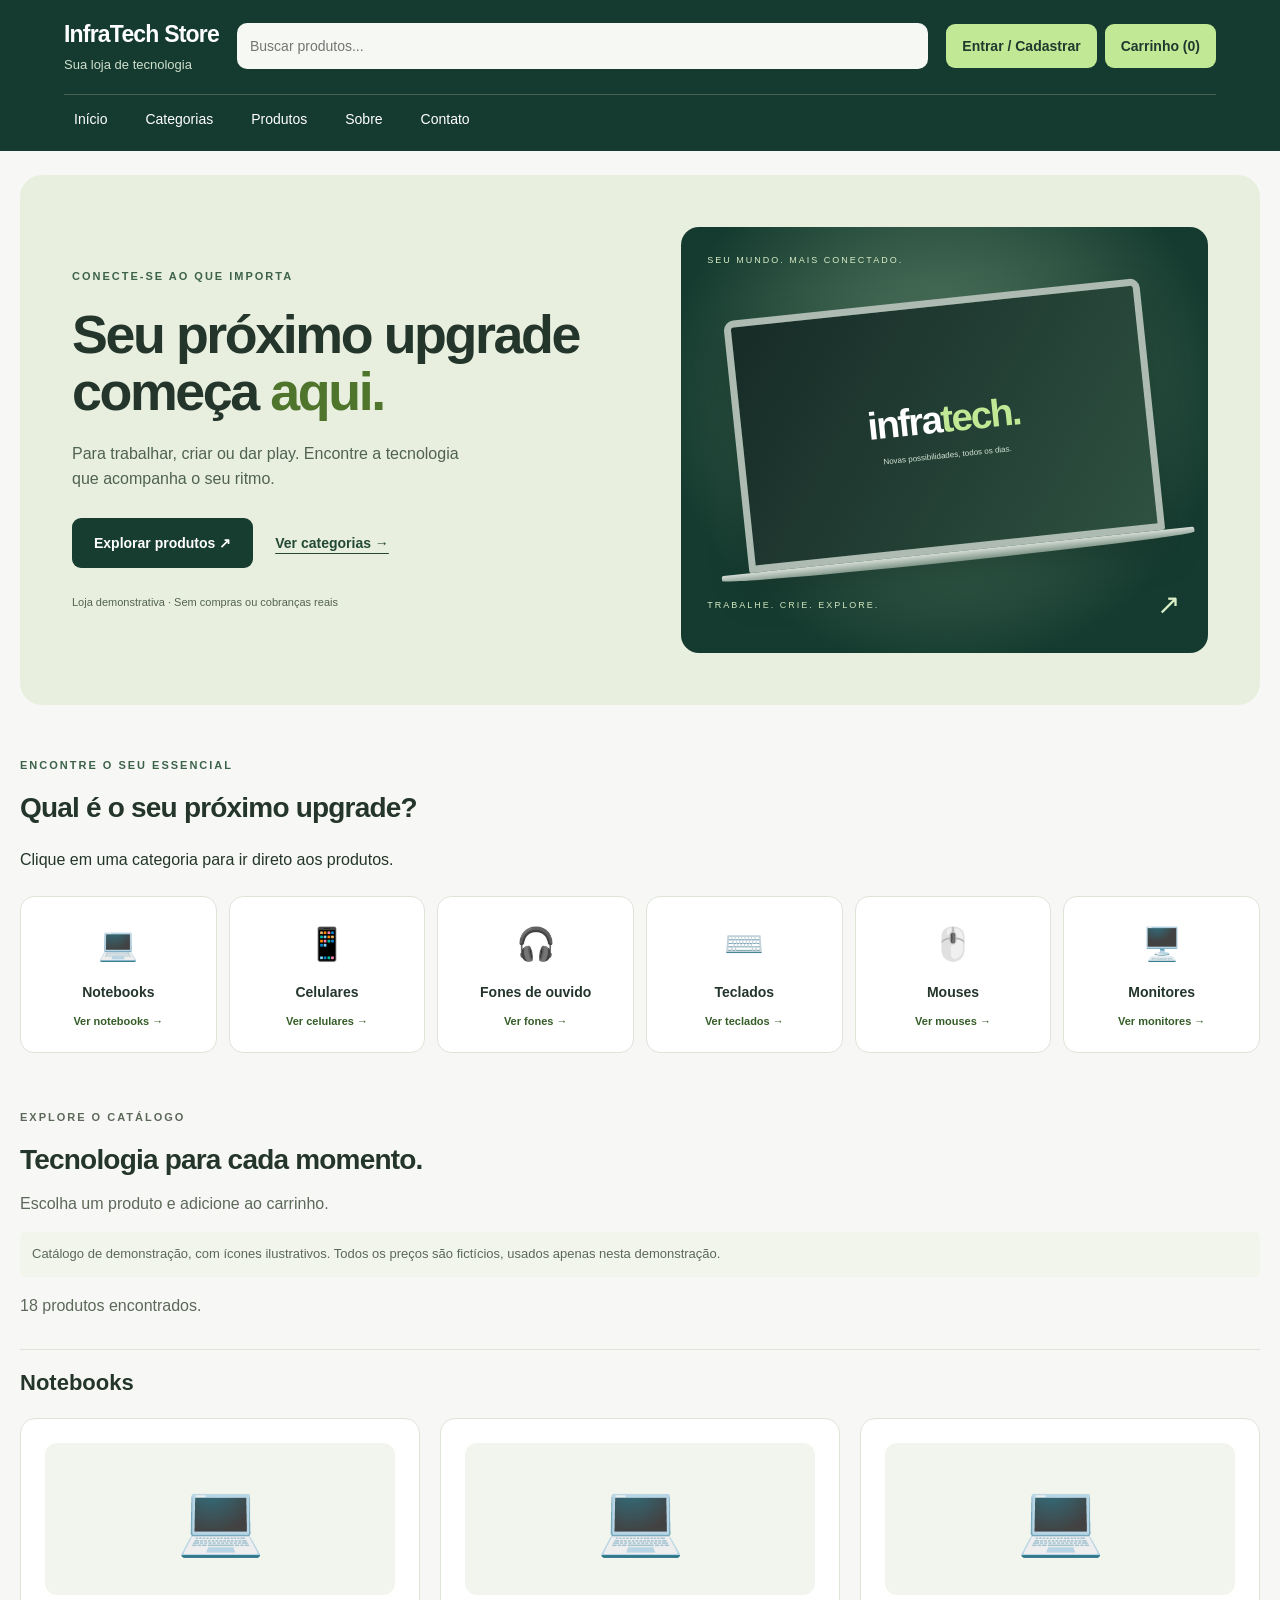
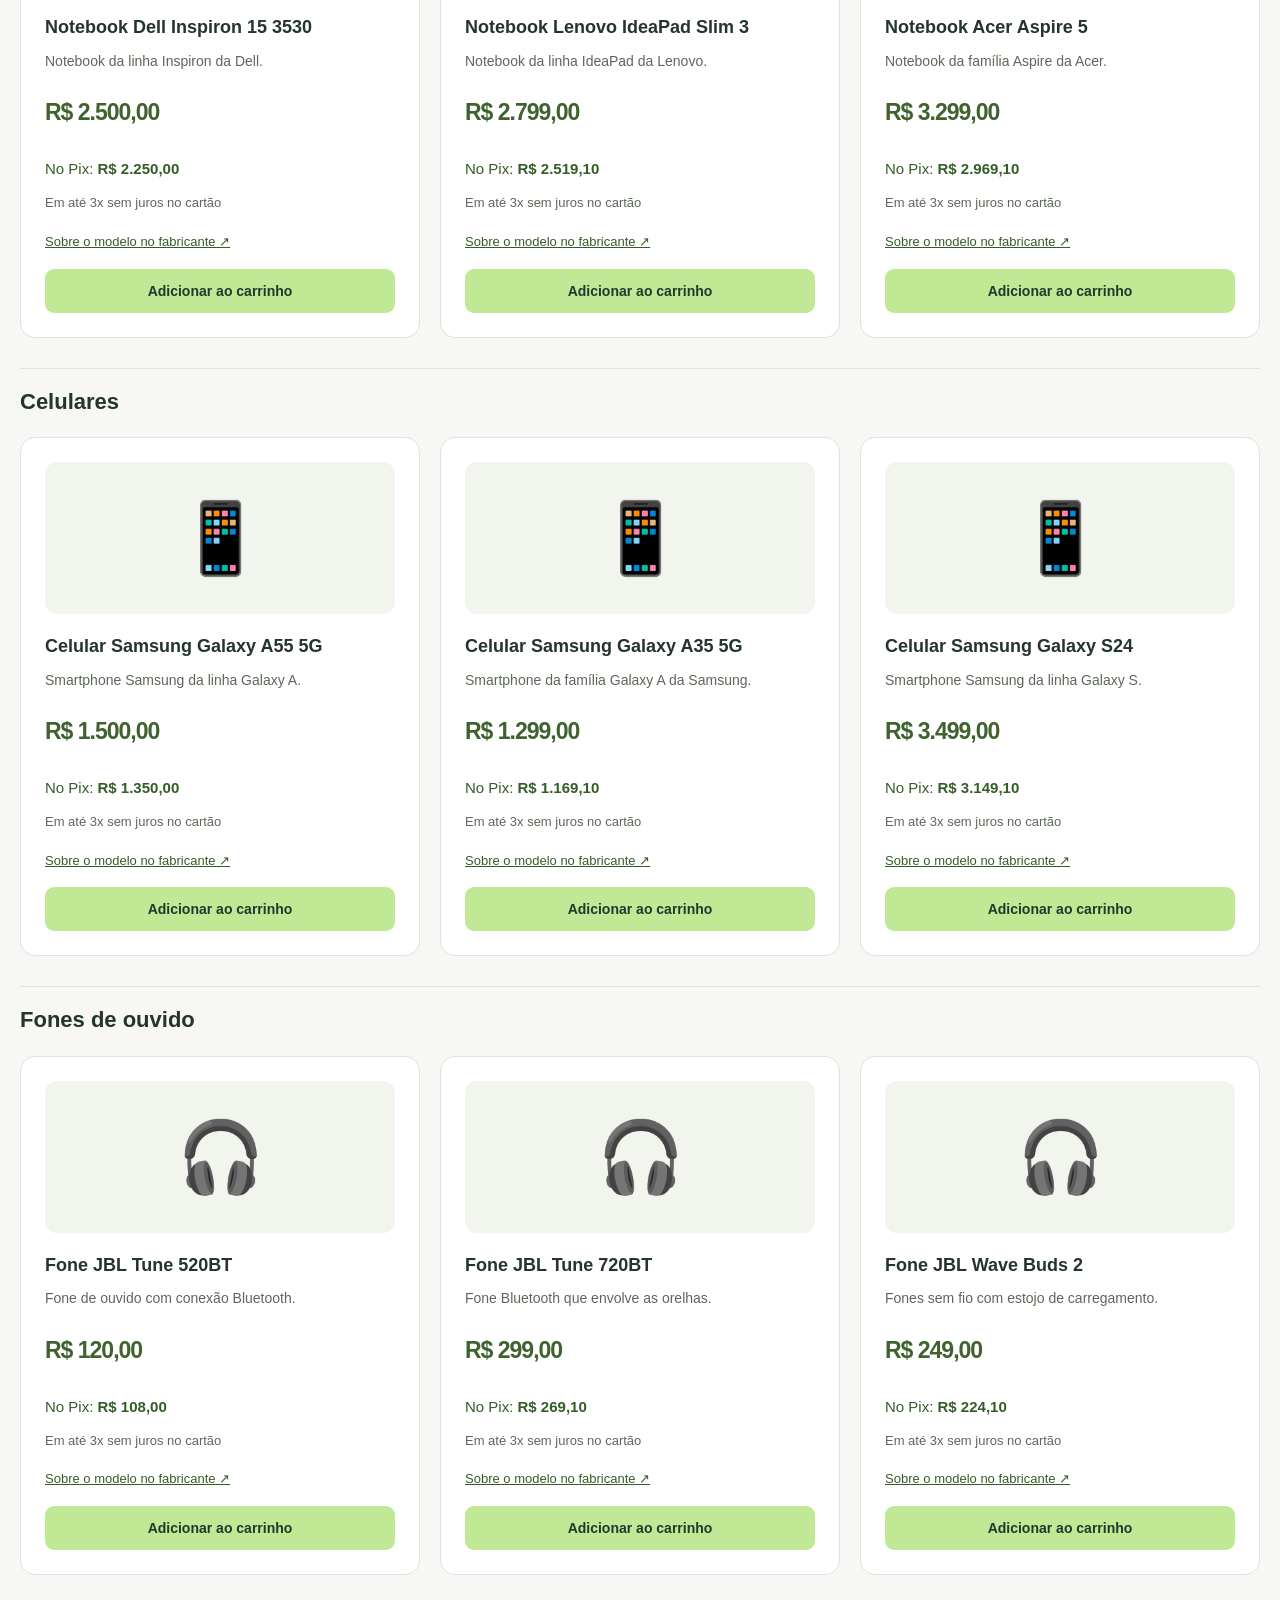
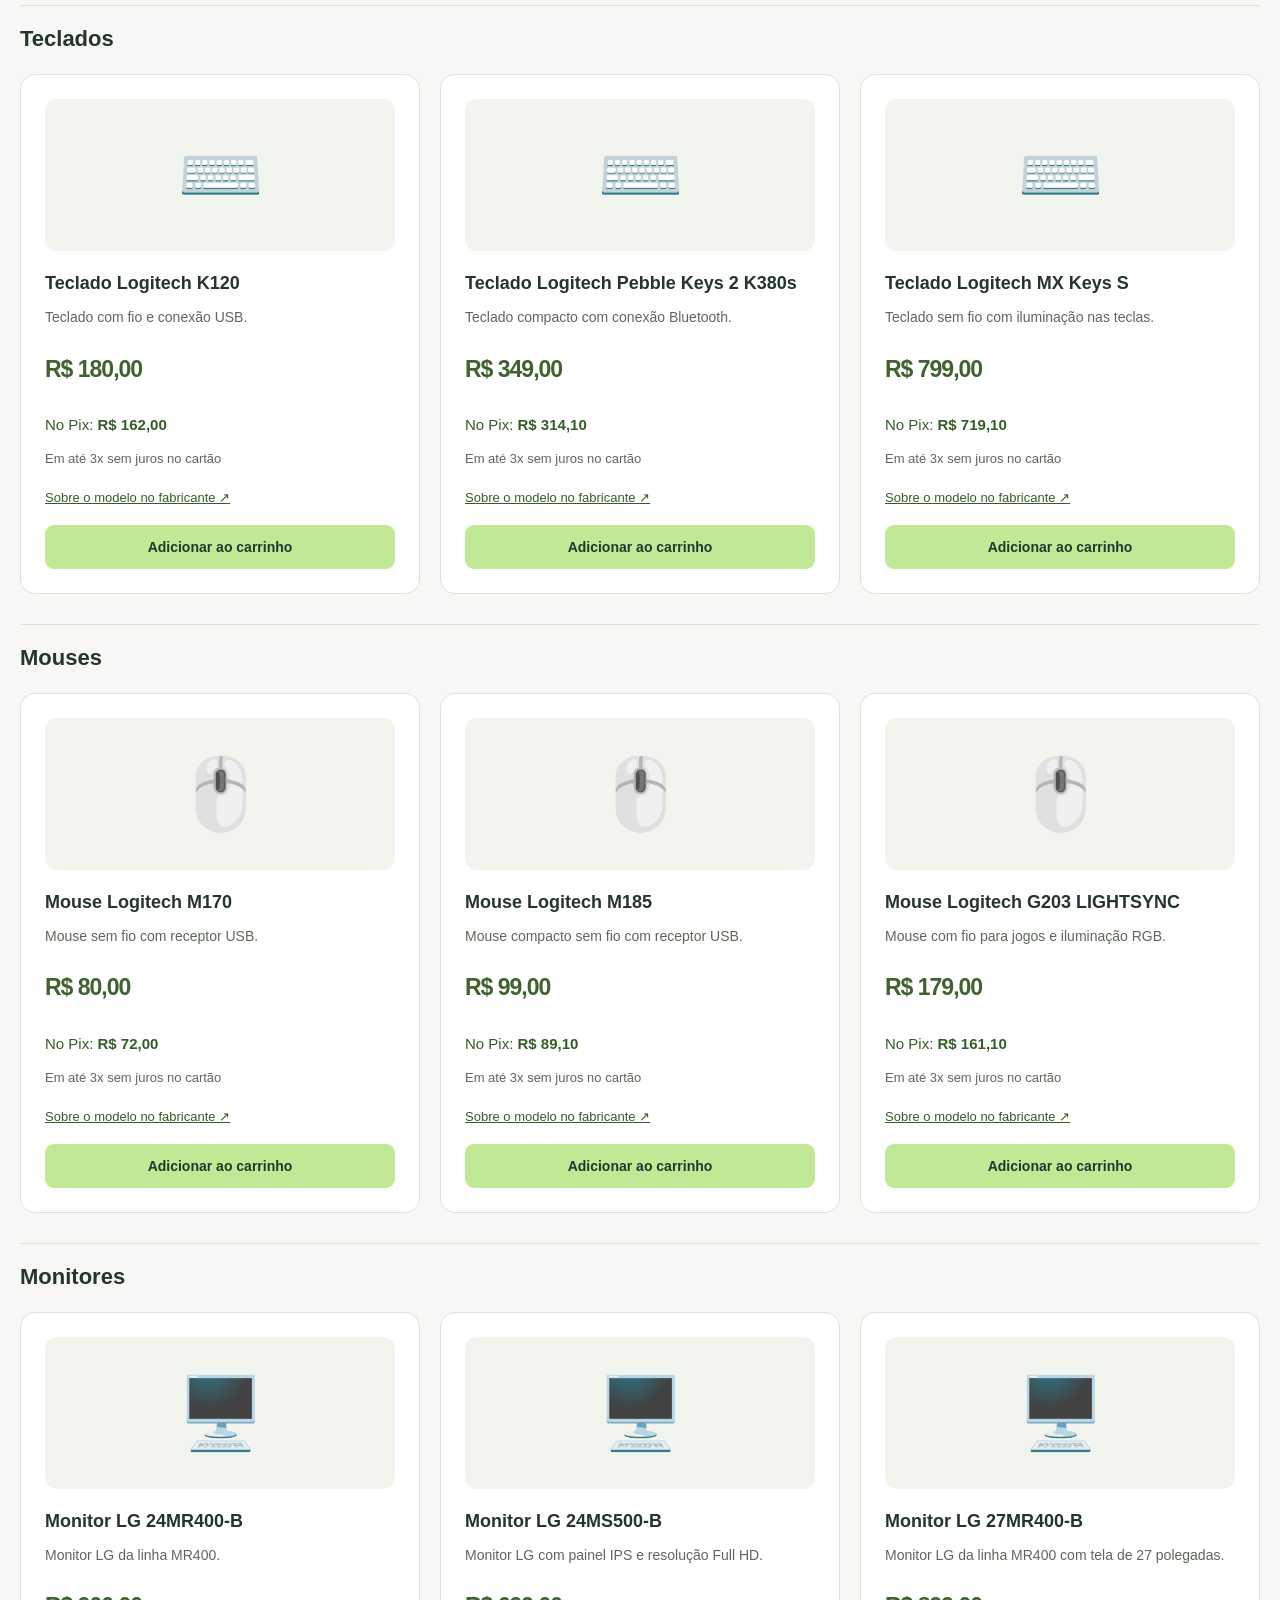
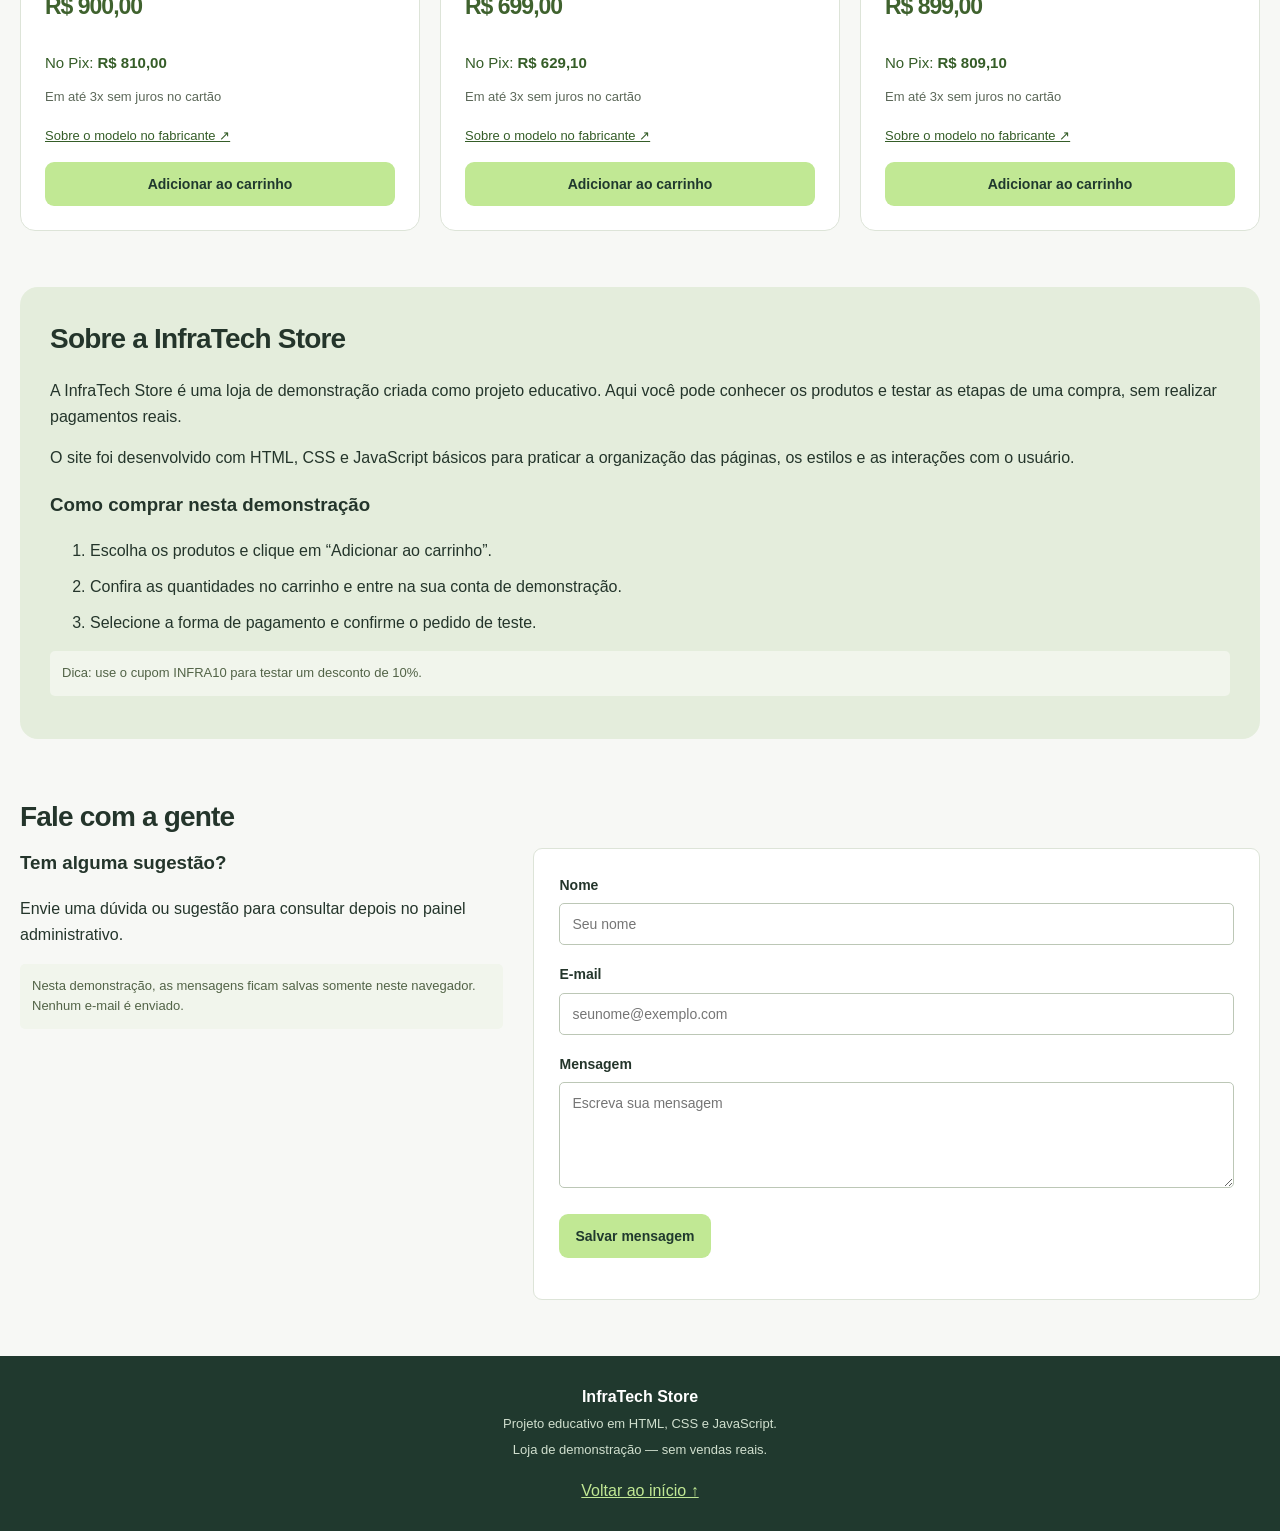
==== commit c7f985cc: "Atualiza visual da loja e do cadastro e melhora busca sem acentos" ====
--- a/index.html
+++ b/index.html
@@ -3,11 +3,11 @@
 <head>
   <meta charset="UTF-8">
   <meta name="viewport" content="width=device-width, initial-scale=1.0">
-  <title>InfraTech Store</title>
-  <link rel="stylesheet" href="style.css?v=cadastro-email-1">
-  <link rel="stylesheet" href="admin.css?v=cadastro-email-1">
+  <title>InfraTech Store | Tecnologia para o seu dia a dia</title>
+  <link rel="stylesheet" href="style.css?v=home-2">
+  <link rel="stylesheet" href="admin.css?v=endereco-senha-forte-1">
 </head>
-<body>
+<body><a class="pular-conteudo" href="#catalogo" onclick="limparPesquisa()">Pular para os produtos</a>
   <!-- Os links do menu usam href com o id de cada seção. -->
   <header>
     <div class="marca">
@@ -37,15 +37,23 @@
     <!-- Loja: apresentação e lista de produtos. -->
     <section id="loja" class="tela">
       <section id="inicio" class="boas-vindas">
-        <p class="destaque">BEM-VINDO À INFRATECH</p>
-        <h2>Tecnologia para o seu dia a dia.</h2>
-        <p>Encontre notebooks, celulares e acessórios em um só lugar.</p>
-        <a class="botao" href="#catalogo">Ver produtos</a>
+        <div class="hero-texto">
+          <p class="destaque">CONECTE-SE AO QUE IMPORTA</p>
+          <h2>Seu próximo upgrade começa <em>aqui.</em></h2>
+          <p class="hero-descricao">Para trabalhar, criar ou dar play. Encontre a tecnologia que acompanha o seu ritmo.</p>
+          <div class="hero-acoes"><a class="botao" href="#catalogo">Explorar produtos ↗</a><a class="hero-link" href="#categorias">Ver categorias →</a></div>
+          <p class="hero-nota">Loja demonstrativa · Sem compras ou cobranças reais</p>
+        </div>
+        <div class="hero-visual" aria-hidden="true">
+          <span class="visual-etiqueta">SEU MUNDO. MAIS CONECTADO.</span>
+          <div class="notebook-ilustracao"><div class="notebook-tela"><span>infra<span class="tech">tech.</span></span><small>Novas possibilidades, todos os dias.</small></div><div class="notebook-base"></div></div>
+          <div class="visual-legenda"><span>TRABALHE. CRIE. EXPLORE.</span><span>↗</span></div>
+        </div>
       </section>
 
       <!-- Cada seção tem um id para receber os links do cabeçalho. -->
       <section id="categorias" class="secao">
-        <h2>Conheça nossas categorias</h2>
+        <p class="secao-rotulo">ENCONTRE O SEU ESSENCIAL</p><h2>Qual é o seu próximo upgrade?</h2>
         <p>Clique em uma categoria para ir direto aos produtos.</p>
         <div class="cartoes-info">
           <a class="cartao-info" href="#grupo-notebooks" onclick="limparPesquisa()">
@@ -89,7 +97,7 @@
 
       <section id="catalogo" class="secao">
         <div class="titulo-produtos">
-          <h2>Nossos produtos</h2>
+          <p class="secao-rotulo">EXPLORE O CATÁLOGO</p><h2>Tecnologia para cada momento.</h2>
           <p>Escolha um produto e adicione ao carrinho.</p>
           <p class="aviso">Catálogo de demonstração, com ícones ilustrativos.
             Todos os preços são fictícios, usados apenas nesta demonstração.</p>
@@ -166,7 +174,7 @@
     <!-- Formulários simples de entrada e cadastro. -->
     <section id="login" class="tela escondido formulario">
       <h2>Entrar na conta</h2>
-      <p>Informe seu e-mail e sua senha de demonstração. Contas antigas também podem usar o nome de usuário.</p>
+      <p>Informe seu usuário ou e-mail e sua senha de demonstração.</p>
       <form onsubmit="entrar(); return false;">
         <label for="loginUsuario">E-mail ou usuário</label>
         <input id="loginUsuario" placeholder="Digite seu e-mail ou usuário" autocomplete="username" required>
@@ -179,20 +187,80 @@
       <button class="secundario" onclick="abrir('loja')">Voltar à loja</button>
     </section>
 
-    <section id="cadastro" class="tela escondido formulario">
-      <h2>Criar conta</h2>
-      <p class="aviso">Cadastro apenas para demonstração, salvo neste navegador. Não use senhas reais.</p>
-      <form onsubmit="cadastrar(); return false;">
-        <label for="novoUsuario">Usuário</label>
-        <input id="novoUsuario" placeholder="Escolha um usuário" autocomplete="username" required>
-        <label for="novoEmail">E-mail</label>
-        <input id="novoEmail" type="email" placeholder="seunome@exemplo.com" autocomplete="email" maxlength="150" required>
-        <label for="novaSenha">Senha de demonstração</label>
-        <input id="novaSenha" type="password" placeholder="Pelo menos 4 caracteres" autocomplete="new-password" minlength="4" required>
-        <button type="submit">Cadastrar</button>
-      </form>
-      <p>Já tem conta? <a href="#" onclick="abrir('login'); return false;">Entrar</a></p>
-      <button class="secundario" onclick="abrir('loja')">Voltar à loja</button>
+    <section id="cadastro" class="tela escondido formulario cadastro">
+      <h2>Criar conta</h2>
+      <p class="cadastro-introducao">Preencha seus dados de acesso e o endereço de entrega para começar.</p>
+      <p class="aviso">Cadastro apenas para demonstração, salvo neste navegador. Não use senhas reais.</p>
+      <form onsubmit="cadastrar(); return false;">
+        <div class="cadastro-colunas">
+          <fieldset class="cadastro-grupo">
+            <legend>Dados da conta</legend>
+            <label for="novoUsuario">Usuário</label>
+            <input id="novoUsuario" placeholder="Escolha um usuário" autocomplete="username" required>
+            <label for="novoEmail">E-mail</label>
+            <input id="novoEmail" type="email" placeholder="seunome@exemplo.com" autocomplete="email" maxlength="150" required>
+            <label for="novaSenha">Senha de demonstração</label>
+            <input id="novaSenha" type="password" placeholder="Crie uma senha com pelo menos 8 caracteres" autocomplete="new-password" minlength="8" pattern="(?=.*[A-Z])(?=.*[a-z])(?=.*[0-9])(?=.*[^A-Za-z0-9\s])\S{8,}" title="Use pelo menos 8 caracteres, incluindo maiúscula, minúscula, número e símbolo, sem espaços." aria-describedby="regrasSenha" required>
+            <p id="regrasSenha" class="aviso">A senha deve ter pelo menos 8 caracteres, com letra maiúscula, letra minúscula, número e símbolo (como !, @ ou #). Não use sua senha real nesta demonstração.</p>
+          </fieldset>
+          <fieldset class="cadastro-grupo">
+            <legend>Endereço de entrega</legend>
+            <div class="cadastro-campos">
+              <div>
+                <label for="cadastroEnderecoCep">CEP</label>
+                <input id="cadastroEnderecoCep" placeholder="00000-000" autocomplete="postal-code" maxlength="9" required inputmode="numeric" pattern="[0-9]{5}-?[0-9]{3}">
+              </div>
+              <div>
+                <label for="cadastroEnderecoRua">Rua / avenida</label>
+                <input id="cadastroEnderecoRua" placeholder="Nome da rua" autocomplete="address-line1" maxlength="150" required>
+              </div>
+              <div>
+                <label for="cadastroEnderecoNumero">Número</label>
+                <input id="cadastroEnderecoNumero" placeholder="Número ou s/n" maxlength="20" required>
+              </div>
+              <div>
+                <label for="cadastroEnderecoComplemento">Complemento (opcional)</label>
+                <input id="cadastroEnderecoComplemento" placeholder="Apartamento, bloco…" autocomplete="address-line2" maxlength="100">
+              </div>
+              <div class="cadastro-campo-inteiro">
+                <label for="cadastroEnderecoBairro">Bairro</label>
+                <input id="cadastroEnderecoBairro" placeholder="Bairro" maxlength="100" required>
+              </div>
+              <div>
+                <label for="cadastroEnderecoCidade">Cidade</label>
+                <input id="cadastroEnderecoCidade" placeholder="Cidade" autocomplete="address-level2" maxlength="100" required>
+              </div>
+              <div>
+                <label for="cadastroEnderecoUf">Estado (UF)</label>
+                <input id="cadastroEnderecoUf" placeholder="SP" autocomplete="address-level1" maxlength="2" required pattern="[A-Za-z]{2}">
+              </div>
+            </div>
+          </fieldset>
+        </div>
+        <div class="cadastro-termos">
+          <details id="termosPrivacidade">
+            <summary>Leia os Termos de Uso e o Aviso de Privacidade</summary>
+            <h3>Termos de Uso</h3>
+            <p>A InfraTech Store é um projeto educativo. Cadastros, pedidos, pagamentos e entregas são simulações: não há venda, cobrança ou envio de produtos. Use apenas dados fictícios e uma senha de demonstração.</p>
+            <h3>Aviso de Privacidade</h3>
+            <p>O cadastro guarda usuário, e-mail, senha de demonstração, endereços e o registro deste aceite para permitir acesso à conta, escolha de entrega e simulação de compras. Mensagens enviadas pelo formulário de contato também são guardadas.</p>
+            <p>Esses dados ficam no armazenamento local deste navegador, até serem excluídos. Não são enviados a um servidor pela aplicação. Quem tiver acesso ao navegador pode acessar esses dados; o painel demonstrativo exibe usuários, e-mails e mensagens. Não use dados pessoais ou senhas reais.</p>
+            <p>Os dados do cartão são usados apenas para validar o formato na simulação e não são armazenados. O GitHub Pages hospeda o site e pode tratar dados técnicos de acesso conforme sua própria política de privacidade.</p>
+            <p>Para consultar os endereços, entre na conta e abra a finalização da compra. Para excluir o cadastro local e retirar a autorização, remova os dados deste site nas configurações de privacidade do navegador. Isso também apaga contas, endereços e demais dados da demonstração nesse navegador.</p>
+            <p>Não usamos este aceite como autorização para marketing. Versão dos termos e do aviso: 28/10/2026.</p>
+          </details>
+          <label class="linha-checkbox" for="aceiteTermos">
+            <input id="aceiteTermos" type="checkbox" required aria-describedby="descricaoAceite">
+            <span>Li e aceito os Termos de Uso e autorizo o uso dos dados para o cadastro e as compras de demonstração, conforme o Aviso de Privacidade.</span>
+          </label>
+          <p id="descricaoAceite" class="aviso">O aceite é necessário para criar a conta nesta demonstração. Leia os detalhes acima antes de marcar.</p>
+        </div>
+        <div class="cadastro-acoes">
+          <button type="submit">Cadastrar</button>
+          <button type="button" class="secundario" onclick="abrir('loja')">Voltar à loja</button>
+        </div>
+      </form>
+      <p class="cadastro-login">Já tem conta? <a href="#" onclick="abrir('login'); return false;">Entrar</a></p>
     </section>
 
     <!-- Carrinho com os produtos escolhidos e o subtotal. -->
@@ -211,10 +279,40 @@
     <section id="pagamento" class="tela escondido formulario">
       <h2>Finalizar compra</h2>
       <p id="resumoCompra"></p>
+      <p class="aviso">Para concluir o pedido, entre na sua conta e selecione um endereço de entrega.</p>
       <label for="cupom">Cupom de desconto</label>
       <input id="cupom" placeholder="Exemplo: INFRA10">
       <button class="secundario" onclick="aplicarCupom()">Aplicar cupom</button>
       <p id="mensagemCupom" role="status"></p>
+      <section aria-label="Endereços de entrega">
+        <h3>Onde você quer receber?</h3>
+        <label for="enderecoEntrega">Escolha o endereço de entrega</label>
+        <select id="enderecoEntrega" onchange="selecionarEnderecoEntrega()"></select>
+        <p id="resumoEnderecoEntrega" role="status"></p>
+        <button type="button" onclick="abrirFormularioEndereco()">Cadastrar novo endereço</button>
+        <form id="formEnderecoEntrega" onsubmit="salvarEnderecoEntrega(); return false;">
+          <h3>Cadastrar novo endereço</h3>
+          <fieldset>
+          <legend>Endereço de entrega</legend>
+          <label for="entregaEnderecoCep">CEP</label>
+          <input id="entregaEnderecoCep" placeholder="00000-000" maxlength="9" required inputmode="numeric" pattern="[0-9]{5}-?[0-9]{3}">
+          <label for="entregaEnderecoRua">Rua / avenida</label>
+          <input id="entregaEnderecoRua" placeholder="Nome da rua" maxlength="150" required>
+          <label for="entregaEnderecoNumero">Número</label>
+          <input id="entregaEnderecoNumero" placeholder="Número ou s/n" maxlength="20" required>
+          <label for="entregaEnderecoComplemento">Complemento (opcional)</label>
+          <input id="entregaEnderecoComplemento" placeholder="Apartamento, bloco…" maxlength="100" >
+          <label for="entregaEnderecoBairro">Bairro</label>
+          <input id="entregaEnderecoBairro" placeholder="Bairro" maxlength="100" required>
+          <label for="entregaEnderecoCidade">Cidade</label>
+          <input id="entregaEnderecoCidade" placeholder="Cidade" maxlength="100" required>
+          <label for="entregaEnderecoUf">Estado (UF)</label>
+          <input id="entregaEnderecoUf" placeholder="SP" maxlength="2" required pattern="[A-Za-z]{2}">
+        </fieldset>
+          <button type="submit">Salvar e usar este endereço</button>
+          <p id="mensagemEnderecoEntrega" role="status"></p>
+        </form>
+      </section>
       <form onsubmit="finalizarCompra(); return false;">
         <label for="formaPagamento">Forma de pagamento</label>
         <select id="formaPagamento" onchange="mostrarPagamento()" required>
@@ -224,6 +322,20 @@
           <option value="Boleto">Boleto</option>
         </select>
 
+        <fieldset id="dadosCartao" class="escondido" disabled>
+          <legend>Dados do cartão de demonstração</legend>
+          <p class="aviso">Use dados fictícios. Exemplo: 4111 1111 1111 1111, validade futura e CVV 123. A validação confere o formato, sem consultar banco ou cobrar valores.</p>
+          <label for="nomeCartao">Nome do titular</label>
+          <input id="nomeCartao" autocomplete="off" maxlength="100" required>
+          <label for="numeroCartao">Número do cartão</label>
+          <input id="numeroCartao" inputmode="numeric" autocomplete="off" placeholder="4111 1111 1111 1111" maxlength="23" required>
+          <label for="validadeCartao">Validade (MM/AAAA)</label>
+          <input id="validadeCartao" inputmode="numeric" autocomplete="off" placeholder="12/2030" maxlength="7" required>
+          <label for="cvvCartao">Código de segurança (CVV)</label>
+          <input id="cvvCartao" type="password" inputmode="numeric" autocomplete="off" maxlength="4" required>
+          <p id="erroCartao" role="alert"></p>
+        </fieldset>
+
         <div id="opcoesParcelamento" class="escondido">
           <label for="parcelas">Quantidade de parcelas</label>
           <select id="parcelas" onchange="mostrarPagamento()" required disabled>
@@ -247,7 +359,8 @@
     </section>
 
     <section id="sucesso" class="tela escondido formulario">
-      <h2>Pedido realizado!</h2>
+      <h2 tabindex="-1" id="tituloAgradecimento">Obrigado pela sua compra!</h2>
+      <p>Seu pedido de demonstração foi concluído. A InfraTech Store agradece sua preferência!</p>
       <p id="detalhesPedido"></p>
       <p>Esta é uma compra de demonstração. Nenhum pagamento foi cobrado.</p>
       <button onclick="abrir('loja')">Voltar à loja</button>
@@ -389,7 +502,7 @@
     <p>Loja de demonstração — sem vendas reais.</p>
     <a href="#inicio" onclick="limparPesquisa()">Voltar ao início ↑</a>
   </footer>
-  <script src="dados.js?v=cadastro-email-1"></script>
-  <script src="script.js?v=cadastro-email-1"></script>
+  <script src="dados.js?v=endereco-senha-forte-1"></script>
+  <script src="script.js?v=endereco-senha-forte-1"></script>
 </body>
 </html>
--- a/style.css
+++ b/style.css
@@ -354,6 +354,117 @@
   margin: 5px 5px 5px 0;
 }
 
+/* O cadastro tem mais campos e aproveita a largura disponível. */
+.cadastro {
+  width: 100%;
+  max-width: 1000px;
+  padding: 32px;
+  border-radius: 12px;
+  box-shadow: 0 8px 28px rgba(32, 57, 46, 0.06);
+}
+
+.cadastro h2 {
+  margin-bottom: 6px;
+  font-size: 28px;
+}
+
+.cadastro-introducao {
+  margin: 0 0 20px;
+  color: #5c6859;
+}
+
+.cadastro-colunas {
+  display: grid;
+  grid-template-columns: minmax(0, 0.85fr) minmax(0, 1.25fr);
+  gap: 24px;
+  margin: 28px 0;
+}
+
+.cadastro-grupo {
+  min-width: 0;
+  margin: 0;
+  padding: 20px;
+  border: 1px solid #dde4d8;
+  border-radius: 8px;
+}
+
+.cadastro-grupo legend {
+  padding: 0 8px;
+  font-size: 18px;
+  font-weight: bold;
+}
+
+.cadastro-campos {
+  display: grid;
+  grid-template-columns: repeat(2, minmax(0, 1fr));
+  gap: 0 16px;
+}
+
+.cadastro-campo-inteiro {
+  grid-column: 1 / -1;
+}
+
+.cadastro input:focus-visible,
+.cadastro summary:focus-visible,
+.cadastro button:focus-visible,
+.cadastro a:focus-visible {
+  outline: 2px solid #355d28;
+  outline-offset: 3px;
+}
+
+.cadastro-termos {
+  padding: 20px;
+  background: #f7f9f5;
+  border: 1px solid #dde4d8;
+  border-radius: 8px;
+  font-size: 14px;
+  overflow-wrap: anywhere;
+}
+
+.cadastro-termos summary {
+  color: #355d28;
+  cursor: pointer;
+  font-weight: bold;
+}
+
+.cadastro .linha-checkbox {
+  display: flex;
+  align-items: flex-start;
+  gap: 12px;
+  margin-top: 18px;
+  font-weight: normal;
+  cursor: pointer;
+}
+
+.cadastro .linha-checkbox input {
+  flex: 0 0 18px;
+  width: 18px;
+  height: 18px;
+  margin: 3px 0 0;
+  padding: 0;
+  accent-color: #355d28;
+}
+
+.cadastro #descricaoAceite {
+  margin: 12px 0 0;
+}
+
+.cadastro-acoes {
+  display: flex;
+  flex-wrap: wrap;
+  gap: 12px;
+  margin-top: 24px;
+}
+
+.cadastro-acoes button {
+  min-width: 160px;
+  margin: 0;
+}
+
+.cadastro-login {
+  margin: 20px 0 0;
+}
+
 .aviso {
   background: #f1f5ec;
   color: #526347;
@@ -433,12 +544,33 @@
 
 /* Ajustes simples para tablet e celular. */
 @media (max-width: 900px) {
+  .cadastro-colunas {
+    grid-template-columns: minmax(0, 1fr);
+  }
+
   .produto, .cartao-info {
     width: 48%;
   }
 }
 
 @media (max-width: 600px) {
+  .cadastro {
+    padding: 20px;
+  }
+
+  .cadastro-grupo, .cadastro-termos {
+    padding: 16px;
+  }
+
+  .cadastro-campos {
+    grid-template-columns: minmax(0, 1fr);
+  }
+
+  .cadastro-acoes button {
+    width: 100%;
+    min-width: 0;
+  }
+
   header {
     flex-direction: column;
     align-items: stretch;
@@ -489,3 +621,80 @@
     scroll-behavior: auto;
   }
 }
+
+/* Página inicial: identidade, hierarquia e adaptação para telas pequenas. */
+body { background: #f7f8f5; }
+header { padding: 16px max(5%, calc((100% - 1240px)/2)); gap: 18px; background: #153b30; }
+.marca h1 { font-size: 23px; letter-spacing: -.8px; }
+header input { border-radius: 10px; background: #f6f8f4; min-height: 46px; }
+.menu { padding-top: 8px; gap: 18px; }
+.menu a { padding: 5px 10px; font-size: 14px; }
+main { max-width: 1280px; margin-top: 24px; }
+button, .botao { border-radius: 9px; min-height: 44px; }
+:focus-visible { outline: 3px solid #598c29; outline-offset: 4px; }
+.pular-conteudo { position: fixed; top: -100px; left: 20px; z-index: 2000; padding: 12px 20px; background: white; color: #153b30; }
+.pular-conteudo:focus { top: 12px; }
+.boas-vindas { display: grid; grid-template-columns: 1.1fr 1fr; align-items: center; gap: 30px; padding: 52px; border-radius: 22px; background: #e8efdf; overflow: hidden; margin-bottom: 52px; }
+.boas-vindas .destaque, .secao-rotulo { font-size: 11px; letter-spacing: 2px; font-weight: 700; color: #3d624a; }
+.boas-vindas h2 { font-size: clamp(36px, 4.2vw, 58px); line-height: 1.07; letter-spacing: -2.4px; margin: 20px 0; max-width: 560px; }
+.boas-vindas h2 em { font-style: normal; color: #4f742c; }
+.hero-descricao { max-width: 400px; color: #506252; font-size: 16px; }
+.hero-acoes { display: flex; gap: 22px; align-items: center; flex-wrap: wrap; margin: 26px 0; }
+.hero-acoes .botao { background: #173d30; color: white; padding: 14px 22px; }
+.hero-acoes .botao:hover { background: #2b563e; }
+.hero-link { color: #234833; font-size: 14px; font-weight: 700; text-underline-offset: 5px; }
+.boas-vindas .hero-nota { font-size: 11px; color: #53634d; margin: 22px 0 0; }
+.hero-visual { min-height: 320px; border-radius: 18px; padding: 26px; background: radial-gradient(ellipse at 50% 40%, #608569, #153b30 75%); color: #d9edc6; display: flex; flex-direction: column; justify-content: space-between; }
+.visual-etiqueta, .visual-legenda { font-size: 9px; letter-spacing: 2px; }
+.visual-legenda { display: flex; justify-content: space-between; align-items: center; }
+.visual-legenda > :last-child { font-size: 28px; }
+.notebook-ilustracao { padding: 32px 0 20px; transform: rotate(-6deg); }
+.notebook-tela { width: 88%; margin: auto; aspect-ratio: 1.65; background: linear-gradient(125deg, #172b27, #2e5141); border: 7px solid #aebbb3; border-radius: 10px 10px 2px 2px; box-shadow: 0 20px 35px #0b211c66; display: flex; flex-direction: column; justify-content: center; align-items: center; }
+.notebook-tela > span { font-size: clamp(24px, 3vw, 42px); font-weight: 700; letter-spacing: -2px; color: white; }
+.tech { color: #c1e894; }
+.notebook-tela small { font-size: 8px; color: #d3e4d6; }
+.notebook-base { height: 10px; border-radius: 2px 2px 50% 50%; background: linear-gradient(#d5ddd6, #7d9386); }
+.secao { margin-bottom: 56px; }
+.secao h2 { font-size: 28px; letter-spacing: -.8px; margin-bottom: 8px; }
+.cartoes-info { display: grid; grid-template-columns: repeat(6, minmax(0, 1fr)); gap: 12px; margin-top: 24px; }
+.cartao-info { width: auto; padding: 22px 12px; text-align: center; border-radius: 14px; transition: transform .18s, border-color .18s; }
+.cartao-info:hover { transform: translateY(-4px); }
+.cartao-info h3 { font-size: 14px; }
+.cartao-info p { display: none; }
+.link-categoria { font-size: 11px; margin-top: 8px; }
+.icone-categoria { display: block; font-size: 32px; }
+.produtos { display: grid; grid-template-columns: repeat(3, minmax(0, 1fr)); }
+.produto { width: auto; border-radius: 15px; text-align: left; padding: 24px; display: flex; flex-direction: column; }
+.produto .foto { background: #f2f5ee; border-radius: 12px; text-align: center; padding: 20px; }
+.produto button { margin-top: auto; width: 100%; }
+.produto .preco { letter-spacing: -1px; }
+.sobre-loja { border-radius: 18px; }
+@media (max-width: 950px) {
+  .boas-vindas { padding: 32px; gap: 20px; }
+  .cartoes-info { grid-template-columns: repeat(3, minmax(0, 1fr)); }
+}
+@media (max-width: 650px) {
+  header { padding: 12px 16px; gap: 10px; }
+  .marca { width: 100%; }
+  .marca p { display: none; }
+  header input { width: 100%; flex-basis: 100%; order: 2; }
+  .acoes { width: 100%; }
+  .acoes button { flex: 1; font-size: 12px; padding: 10px; }
+  .menu { order: 3; gap: 2px; justify-content: space-between; }
+  .menu a { font-size: 12px; padding: 6px; }
+  main { padding: 0 16px; margin-top: 16px; }
+  .boas-vindas { grid-template-columns: 1fr; padding: 26px; gap: 30px; }
+  .boas-vindas h2 { font-size: 40px; }
+  .hero-visual { min-height: 260px; }
+  .hero-acoes { gap: 16px; }
+  .cartoes-info { grid-template-columns: repeat(2, minmax(0, 1fr)); }
+  .produtos { grid-template-columns: 1fr; }
+  .secao h2 { font-size: 25px; }
+}
+@media (prefers-reduced-motion: reduce) {
+  html { scroll-behavior: auto; }
+  .cartao-info { transition: none; }
+}
+
+/* Mantém as seções filtradas ocultas após as regras de layout. */
+.escondido { display: none; }
